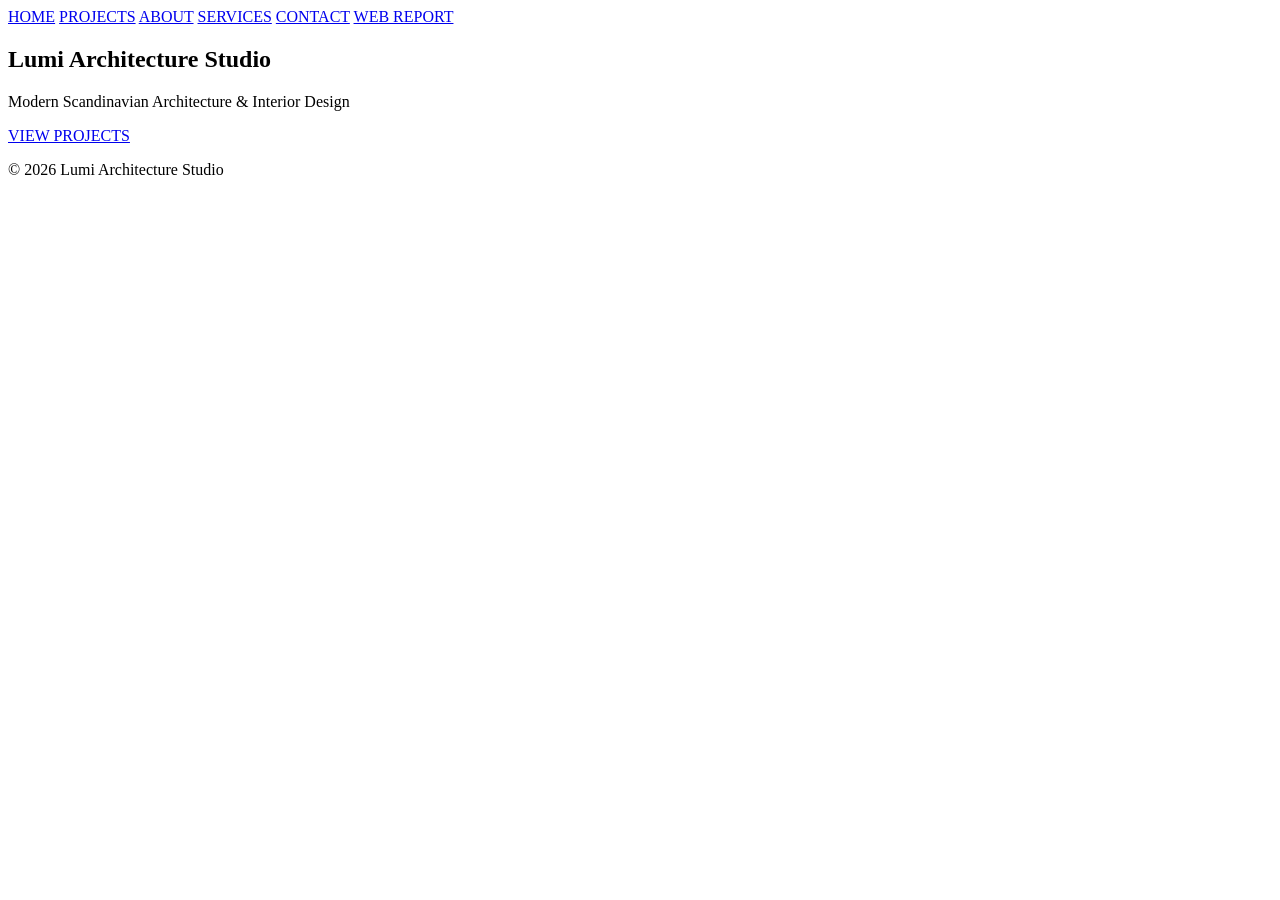
==== index.html @ afea50b8 "Initial project structure" ====
<!DOCTYPE html>
<html lang="en">
<head>
  <meta charset="UTF-8">
  <title>Lumi Architecture Studio</title>
  <link rel="stylesheet" href="css/style.css">
  <link rel="stylesheet" href="css/home.css">
</head>

<body>

<header>
  <nav>
    <a href="index.html">HOME</a>
    <a href="projects.html">PROJECTS</a>
    <a href="about.html">ABOUT</a>
    <a href="services.html">SERVICES</a>
    <a href="contact.html">CONTACT</a>
    <a href="report.html">WEB REPORT</a>
  </nav>
</header>

<section class="hero">
  <h1>Lumi Architecture Studio</h1>
  <p>Modern Scandinavian Architecture & Interior Design</p>
  <a class="cta" href="projects.html">VIEW PROJECTS</a>
</section>

<footer>
  <p>© 2026 Lumi Architecture Studio</p>
</footer>

</body>
</html>
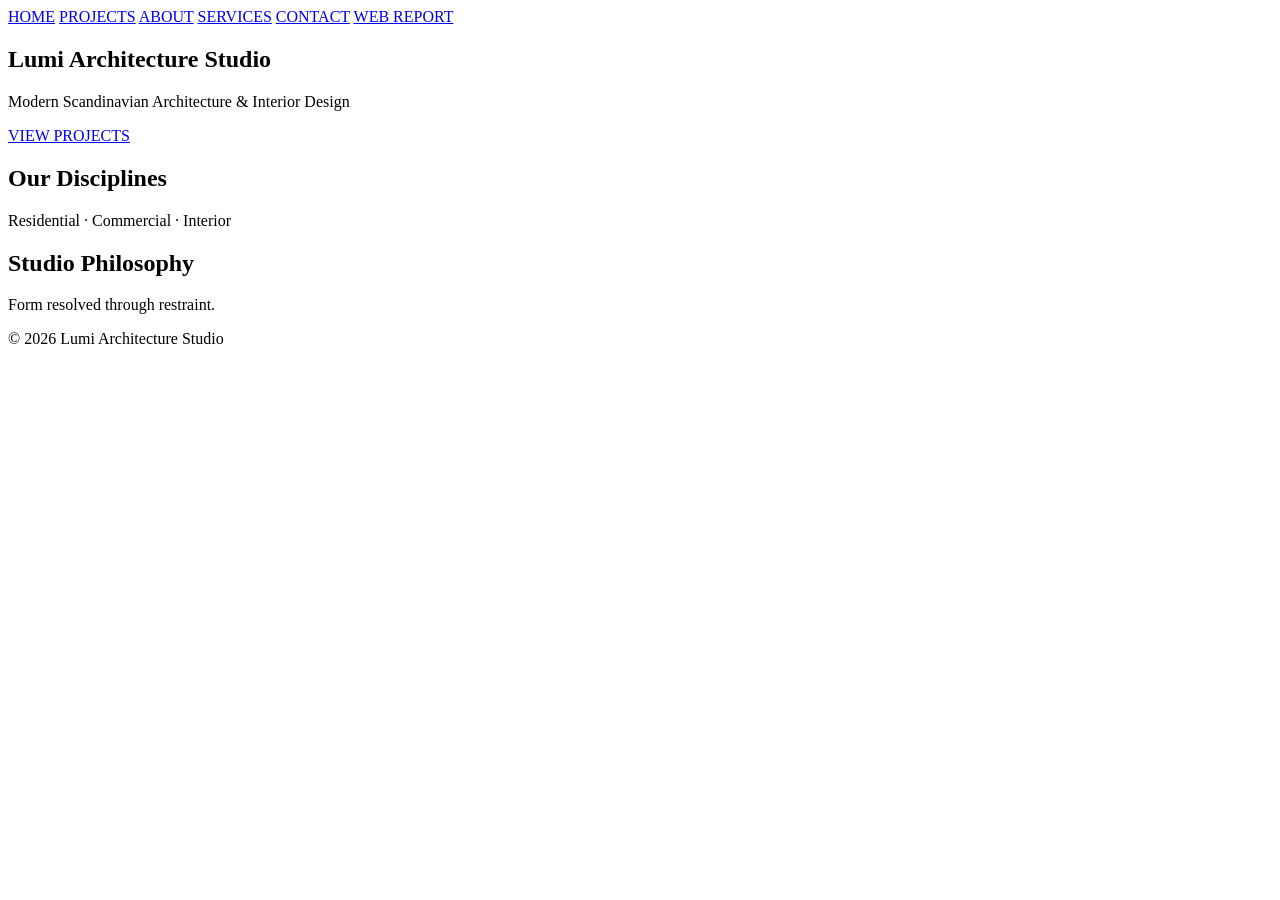
==== commit 67b6776e: "Added initial html files" ====
--- a/index.html
+++ b/index.html
@@ -4,7 +4,6 @@
   <meta charset="UTF-8">
   <title>Lumi Architecture Studio</title>
   <link rel="stylesheet" href="css/style.css">
-  <link rel="stylesheet" href="css/home.css">
 </head>
 
 <body>
@@ -20,11 +19,23 @@
   </nav>
 </header>
 
-<section class="hero">
-  <h1>Lumi Architecture Studio</h1>
-  <p>Modern Scandinavian Architecture & Interior Design</p>
-  <a class="cta" href="projects.html">VIEW PROJECTS</a>
-</section>
+<main>
+  <section>
+    <h1>Lumi Architecture Studio</h1>
+    <p>Modern Scandinavian Architecture & Interior Design</p>
+    <a href="projects.html">VIEW PROJECTS</a>
+  </section>
+
+  <section>
+    <h2>Our Disciplines</h2>
+    <p>Residential · Commercial · Interior</p>
+  </section>
+
+  <section>
+    <h2>Studio Philosophy</h2>
+    <p>Form resolved through restraint.</p>
+  </section>
+</main>
 
 <footer>
   <p>© 2026 Lumi Architecture Studio</p>
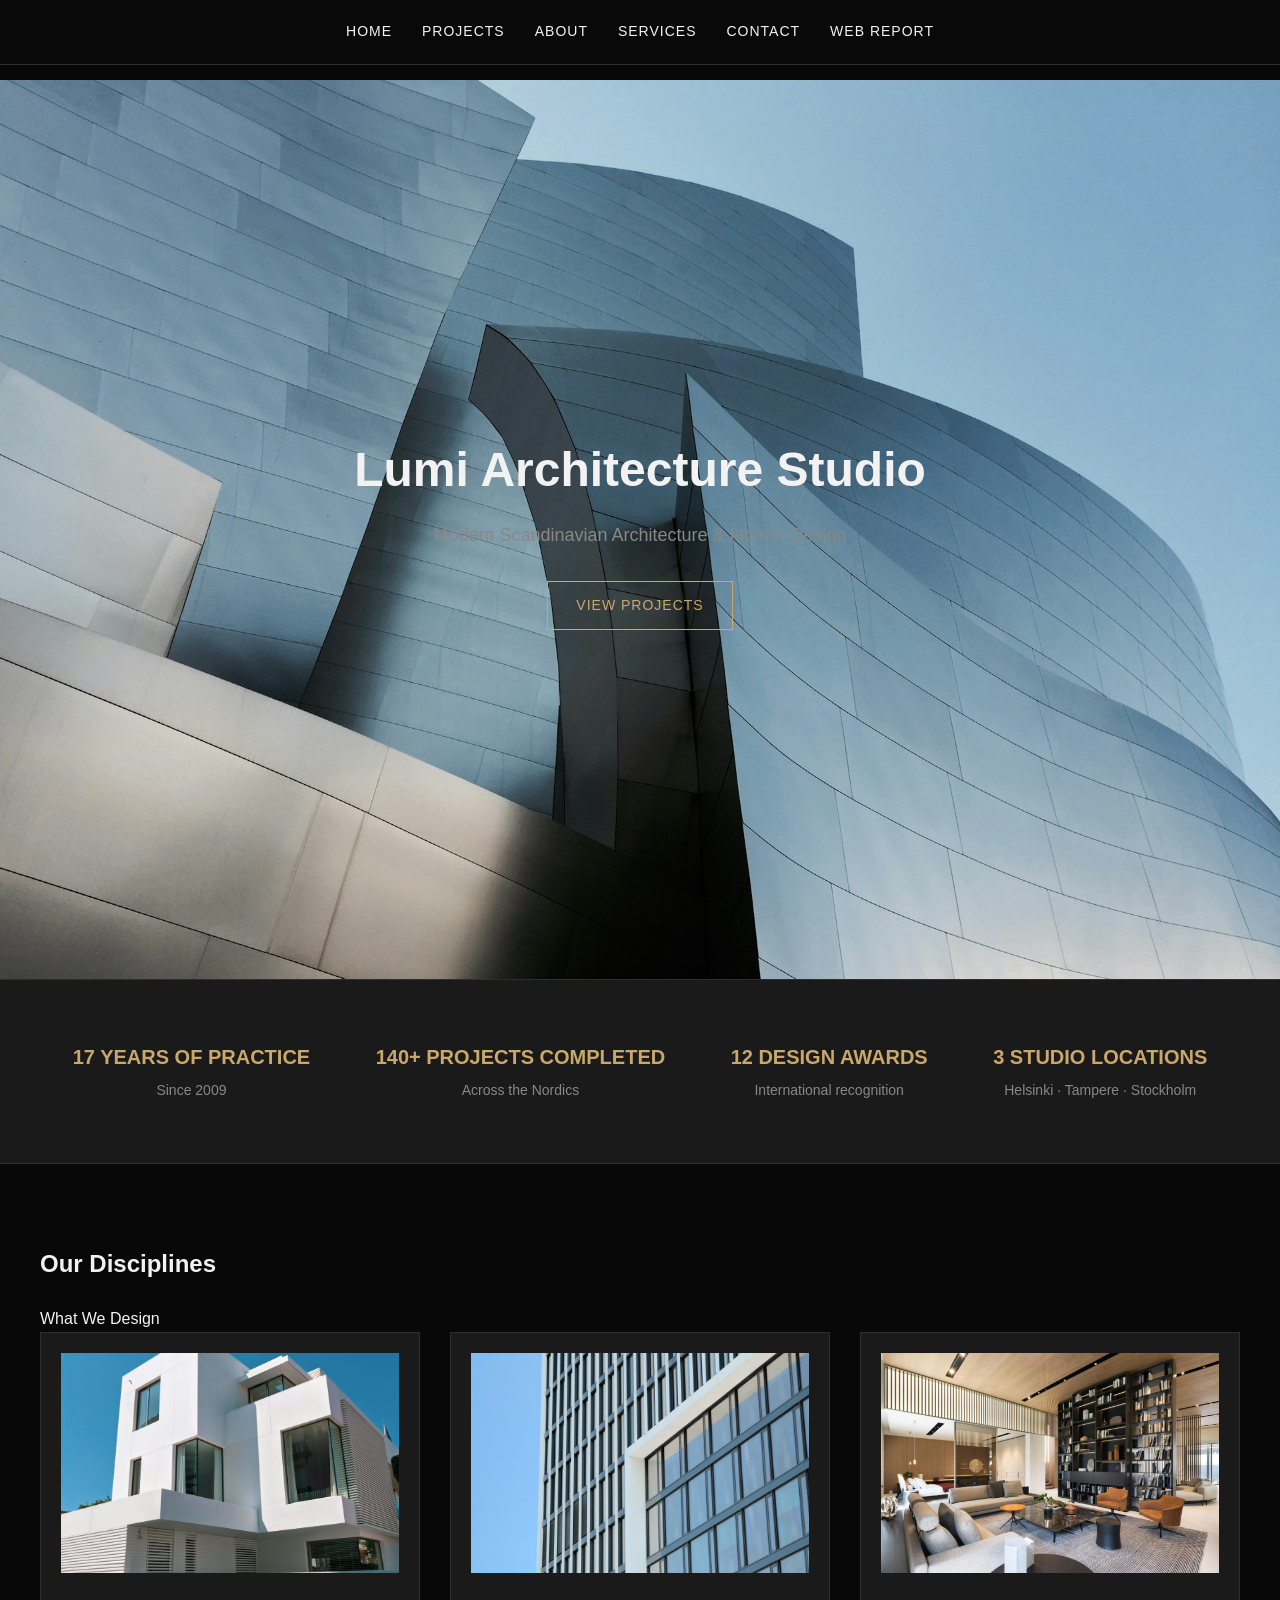
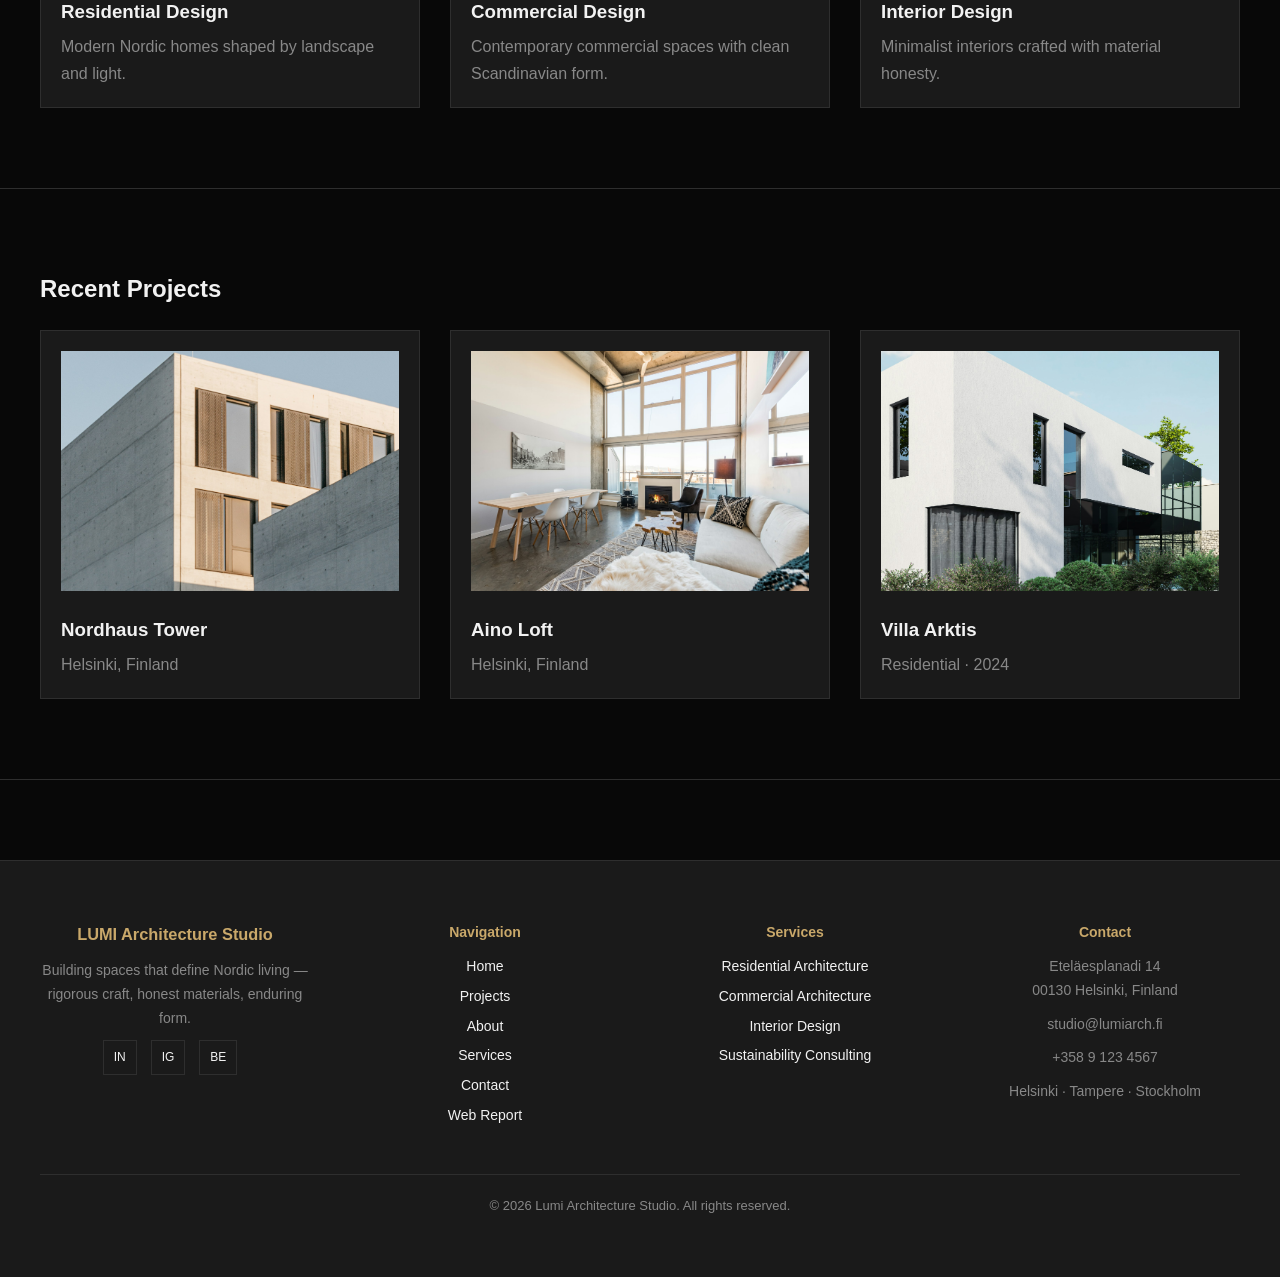
==== commit 3f0b3687: "Updated full website: About, Services, Contact, Web Report, Footer, CSS improvements" ====
--- a/index.html
+++ b/index.html
@@ -3,7 +3,12 @@
 <head>
   <meta charset="UTF-8">
   <title>Lumi Architecture Studio</title>
+
+  <!-- Global styles -->
   <link rel="stylesheet" href="css/style.css">
+
+  <!-- Homepage styles -->
+  <link rel="stylesheet" href="css/home.css">
 </head>
 
 <body>
@@ -19,27 +24,138 @@
   </nav>
 </header>
 
-<main>
-  <section>
-    <h1>Lumi Architecture Studio</h1>
-    <p>Modern Scandinavian Architecture & Interior Design</p>
-    <a href="projects.html">VIEW PROJECTS</a>
-  </section>
+<!-- HERO SECTION -->
+<section class="hero">
+  <h1>Lumi Architecture Studio</h1>
+  <p>Modern Scandinavian Architecture & Interior Design</p>
+  <a class="cta" href="projects.html">VIEW PROJECTS</a>
+</section>
 
-  <section>
-    <h2>Our Disciplines</h2>
-    <p>Residential · Commercial · Interior</p>
-  </section>
+<!-- STATS BAR -->
+<section class="stats">
+  <div>
+    <h3>17 YEARS OF PRACTICE</h3>
+    <p>Since 2009</p>
+  </div>
+  <div>
+    <h3>140+ PROJECTS COMPLETED</h3>
+    <p>Across the Nordics</p>
+  </div>
+  <div>
+    <h3>12 DESIGN AWARDS</h3>
+    <p>International recognition</p>
+  </div>
+  <div>
+    <h3>3 STUDIO LOCATIONS</h3>
+    <p>Helsinki · Tampere · Stockholm</p>
+  </div>
+</section>
 
-  <section>
-    <h2>Studio Philosophy</h2>
-    <p>Form resolved through restraint.</p>
-  </section>
-</main>
+<!-- DISCIPLINES -->
+<section class="disciplines">
+  <h2>Our Disciplines</h2>
+  <p>What We Design</p>
 
-<footer>
-  <p>© 2026 Lumi Architecture Studio</p>
+  <div class="disciplines-grid">
+    <article>
+      <img src="img/Residential.png" alt="Residential Design">
+      <h3>Residential Design</h3>
+      <p>Modern Nordic homes shaped by landscape and light.</p>
+    </article>
+
+    <article>
+      <img src="img/Commercial.png" alt="Commercial Design">
+      <h3>Commercial Design</h3>
+      <p>Contemporary commercial spaces with clean Scandinavian form.</p>
+    </article>
+
+    <article>
+      <img src="img/Interior.png" alt="Interior Design">
+      <h3>Interior Design</h3>
+      <p>Minimalist interiors crafted with material honesty.</p>
+    </article>
+  </div>
+</section>
+
+<!-- FEATURED PROJECTS -->
+<section class="featured">
+  <h2>Recent Projects</h2>
+
+  <div class="featured-grid">
+    <article>
+      <img src="img/Nordhaus.png" alt="Nordhaus Tower">
+      <h3>Nordhaus Tower</h3>
+      <p>Helsinki, Finland</p>
+    </article>
+
+    <article>
+      <img src="img/Aino.png" alt="Aino Loft">
+      <h3>Aino Loft</h3>
+      <p>Helsinki, Finland</p>
+    </article>
+
+    <article>
+      <img src="img/Arktis.png" alt="Villa Arktis">
+      <h3>Villa Arktis</h3>
+      <p>Residential · 2024</p>
+    </article>
+  </div>
+</section>
+
+<footer class="footer">
+
+  <div class="footer-grid">
+
+    <!-- COLUMN 1 -->
+    <div class="footer-col">
+      <h3>LUMI Architecture Studio</h3>
+      <p>
+        Building spaces that define Nordic living — rigorous craft,
+        honest materials, enduring form.
+      </p>
+
+      <div class="footer-social">
+        <span>IN</span>
+        <span>IG</span>
+        <span>BE</span>
+      </div>
+    </div>
+
+    <!-- COLUMN 2 -->
+    <div class="footer-col">
+      <h4>Navigation</h4>
+      <a href="index.html">Home</a>
+      <a href="projects.html">Projects</a>
+      <a href="about.html">About</a>
+      <a href="services.html">Services</a>
+      <a href="contact.html">Contact</a>
+      <a href="report.html">Web Report</a>
+    </div>
+
+    <!-- COLUMN 3 -->
+    <div class="footer-col">
+      <h4>Services</h4>
+      <a href="services.html">Residential Architecture</a>
+      <a href="services.html">Commercial Architecture</a>
+      <a href="services.html">Interior Design</a>
+      <a href="services.html">Sustainability Consulting</a>
+    </div>
+
+    <!-- COLUMN 4 -->
+    <div class="footer-col">
+      <h4>Contact</h4>
+      <p>Eteläesplanadi 14<br>00130 Helsinki, Finland</p>
+      <p>studio@lumiarch.fi</p>
+      <p>+358 9 123 4567</p>
+      <p class="footer-locations">Helsinki · Tampere · Stockholm</p>
+    </div>
+
+  </div>
+
+  <div class="footer-bottom">
+    © 2026 Lumi Architecture Studio. All rights reserved.
+  </div>
+
 </footer>
-
 </body>
 </html>
--- a/css/style.css
+++ b/css/style.css
@@ -0,0 +1,211 @@
+/* ============================
+   GLOBAL RESET
+============================ */
+* {
+  margin: 0;
+  padding: 0;
+  box-sizing: border-box;
+}
+
+/* ============================
+   COLORS (LUMI DESIGN SYSTEM)
+============================ */
+:root {
+  --black: #080808;
+  --charcoal: #1A1A1A;
+  --charcoal-light: #242424;
+  --gold: #C9A86A;
+  --white: #F2F2F2;
+  --muted: #888888;
+  --border: #2E2E2E;
+}
+
+/* ============================
+   GLOBAL STYLES
+============================ */
+body {
+  background-color: var(--black);
+  color: var(--white);
+  font-family: 'Inter', sans-serif;
+  line-height: 1.7;
+  padding-top: 80px; /* space for fixed header */
+}
+
+h1, h2, h3 {
+  font-family: 'Montserrat', sans-serif;
+  margin-bottom: 15px;
+}
+
+a {
+  color: var(--white);
+  text-decoration: none;
+}
+
+a:hover {
+  color: var(--gold);
+}
+
+/* ============================
+   HEADER + NAVIGATION
+============================ */
+header {
+  position: fixed;
+  top: 0;
+  left: 0;
+  width: 100%;
+  background-color: rgba(10, 10, 10, 0.8);
+  border-bottom: 1px solid var(--border);
+  padding: 20px 40px;
+  z-index: 1000;
+}
+
+nav {
+  display: flex;
+  gap: 30px;
+  justify-content: center;
+  font-size: 14px;
+  letter-spacing: 1px;
+}
+
+/* ============================
+   HERO SECTION
+============================ */
+.hero {
+  text-align: center;
+  padding: 120px 20px;
+}
+
+.hero h1 {
+  font-size: 48px;
+  margin-bottom: 10px;
+}
+
+.hero p {
+  font-size: 18px;
+  color: var(--muted);
+  margin-bottom: 30px;
+}
+
+.cta {
+  display: inline-block;
+  padding: 12px 28px;
+  border: 1px solid var(--gold);
+  color: var(--gold);
+  font-size: 14px;
+  letter-spacing: 1px;
+}
+
+.cta:hover {
+  background-color: var(--gold);
+  color: var(--black);
+}
+
+/* ============================
+   SECTIONS
+============================ */
+section {
+  padding: 80px 40px;
+  border-bottom: 1px solid var(--border);
+}
+
+/* ============================
+   FOOTER
+=============================*/
+footer {
+  text-align: center;
+  padding: 40px;
+  color: var(--muted);
+  font-size: 14px;
+}
+
+/* ============================
+   RESPONSIVE BREAKPOINTS
+============================ */
+@media (max-width: 768px) {
+  nav {
+    flex-wrap: wrap;
+    gap: 15px;
+  }
+
+  .hero h1 {
+    font-size: 32px;
+  }
+}
+
+@media (max-width: 480px) {
+  .hero {
+    padding: 80px 20px;
+  }
+
+  .hero h1 {
+    font-size: 28px;
+  }
+}
+
+/* ============================
+   GLOBAL FOOTER
+============================ */
+.footer {
+  background-color: var(--charcoal);
+  padding: 60px 40px;
+  border-top: 1px solid var(--border);
+  margin-top: 80px;
+}
+
+.footer-grid {
+  display: grid;
+  grid-template-columns: repeat(4, 1fr);
+  gap: 40px;
+  margin-bottom: 40px;
+}
+
+.footer-col h3,
+.footer-col h4 {
+  color: var(--gold);
+  margin-bottom: 10px;
+}
+
+.footer-col p {
+  color: var(--muted);
+  margin-bottom: 10px;
+}
+
+.footer-col a {
+  display: block;
+  color: var(--white);
+  margin-bottom: 6px;
+  font-size: 14px;
+}
+
+.footer-col a:hover {
+  color: var(--gold);
+}
+
+.footer-social span {
+  display: inline-block;
+  margin-right: 10px;
+  padding: 6px 10px;
+  border: 1px solid var(--border);
+  font-size: 12px;
+  color: var(--white);
+}
+
+.footer-locations {
+  color: var(--gold);
+  margin-top: 10px;
+}
+
+.footer-bottom {
+  text-align: center;
+  color: var(--muted);
+  font-size: 13px;
+  padding-top: 20px;
+  border-top: 1px solid var(--border);
+}
+
+/* RESPONSIVE FOOTER */
+@media (max-width: 768px) {
+  .footer-grid {
+    grid-template-columns: 1fr;
+  }
+}
--- a/css/home.css
+++ b/css/home.css
@@ -0,0 +1,156 @@
+/* ============================
+   HERO SECTION
+============================ */
+.hero {
+  background-image: url("../img/Hero.png");
+  background-size: cover;
+  background-position: center;
+  background-repeat: no-repeat;
+  height: 100vh;
+
+  display: flex;
+  flex-direction: column;
+  justify-content: center;
+  align-items: center;
+  text-align: center;
+
+  padding: 0 20px;
+}
+
+.hero h1 {
+  font-size: 48px;
+  margin-bottom: 10px;
+}
+
+.hero p {
+  font-size: 18px;
+  color: var(--muted);
+  margin-bottom: 30px;
+}
+
+.hero .cta {
+  padding: 12px 28px;
+  border: 1px solid var(--gold);
+  color: var(--gold);
+  text-transform: uppercase;
+  letter-spacing: 1px;
+}
+
+/* ============================
+   STATS BAR
+============================ */
+.stats {
+  display: flex;
+  justify-content: space-around;
+  padding: 60px 40px;
+  background-color: var(--charcoal);
+  border-bottom: 1px solid var(--border);
+}
+
+.stats div {
+  text-align: center;
+}
+
+.stats h3 {
+  color: var(--gold);
+  font-size: 20px;
+  margin-bottom: 5px;
+}
+
+.stats p {
+  color: var(--muted);
+  font-size: 14px;
+}
+
+/* ============================
+   DISCIPLINES SECTION
+============================ */
+.disciplines {
+  padding: 80px 40px;
+}
+
+.disciplines h2 {
+  margin-bottom: 20px;
+}
+
+.disciplines-grid {
+  display: grid;
+  grid-template-columns: repeat(3, 1fr);
+  gap: 30px;
+}
+
+.disciplines-grid article {
+  background-color: var(--charcoal);
+  padding: 20px;
+  border: 1px solid var(--border);
+}
+
+.disciplines-grid img {
+  width: 100%;
+  height: 220px;
+  object-fit: cover;
+  margin-bottom: 15px;
+}
+
+.disciplines-grid h3 {
+  color: var(--white);
+  margin-bottom: 5px;
+}
+
+.disciplines-grid p {
+  color: var(--muted);
+}
+
+/* ============================
+   FEATURED PROJECTS
+============================ */
+.featured {
+  padding: 80px 40px;
+}
+
+.featured h2 {
+  margin-bottom: 20px;
+}
+
+.featured-grid {
+  display: grid;
+  grid-template-columns: repeat(3, 1fr);
+  gap: 30px;
+}
+
+.featured-grid article {
+  background-color: var(--charcoal);
+  padding: 20px;
+  border: 1px solid var(--border);
+}
+
+.featured-grid img {
+  width: 100%;
+  height: 240px;
+  object-fit: cover;
+  margin-bottom: 15px;
+}
+
+.featured-grid h3 {
+  color: var(--white);
+  margin-bottom: 5px;
+}
+
+.featured-grid p {
+  color: var(--muted);
+}
+
+/* ============================
+   RESPONSIVE
+============================ */
+@media (max-width: 768px) {
+  .disciplines-grid,
+  .featured-grid {
+    grid-template-columns: 1fr;
+  }
+
+  .stats {
+    flex-direction: column;
+    gap: 20px;
+  }
+}
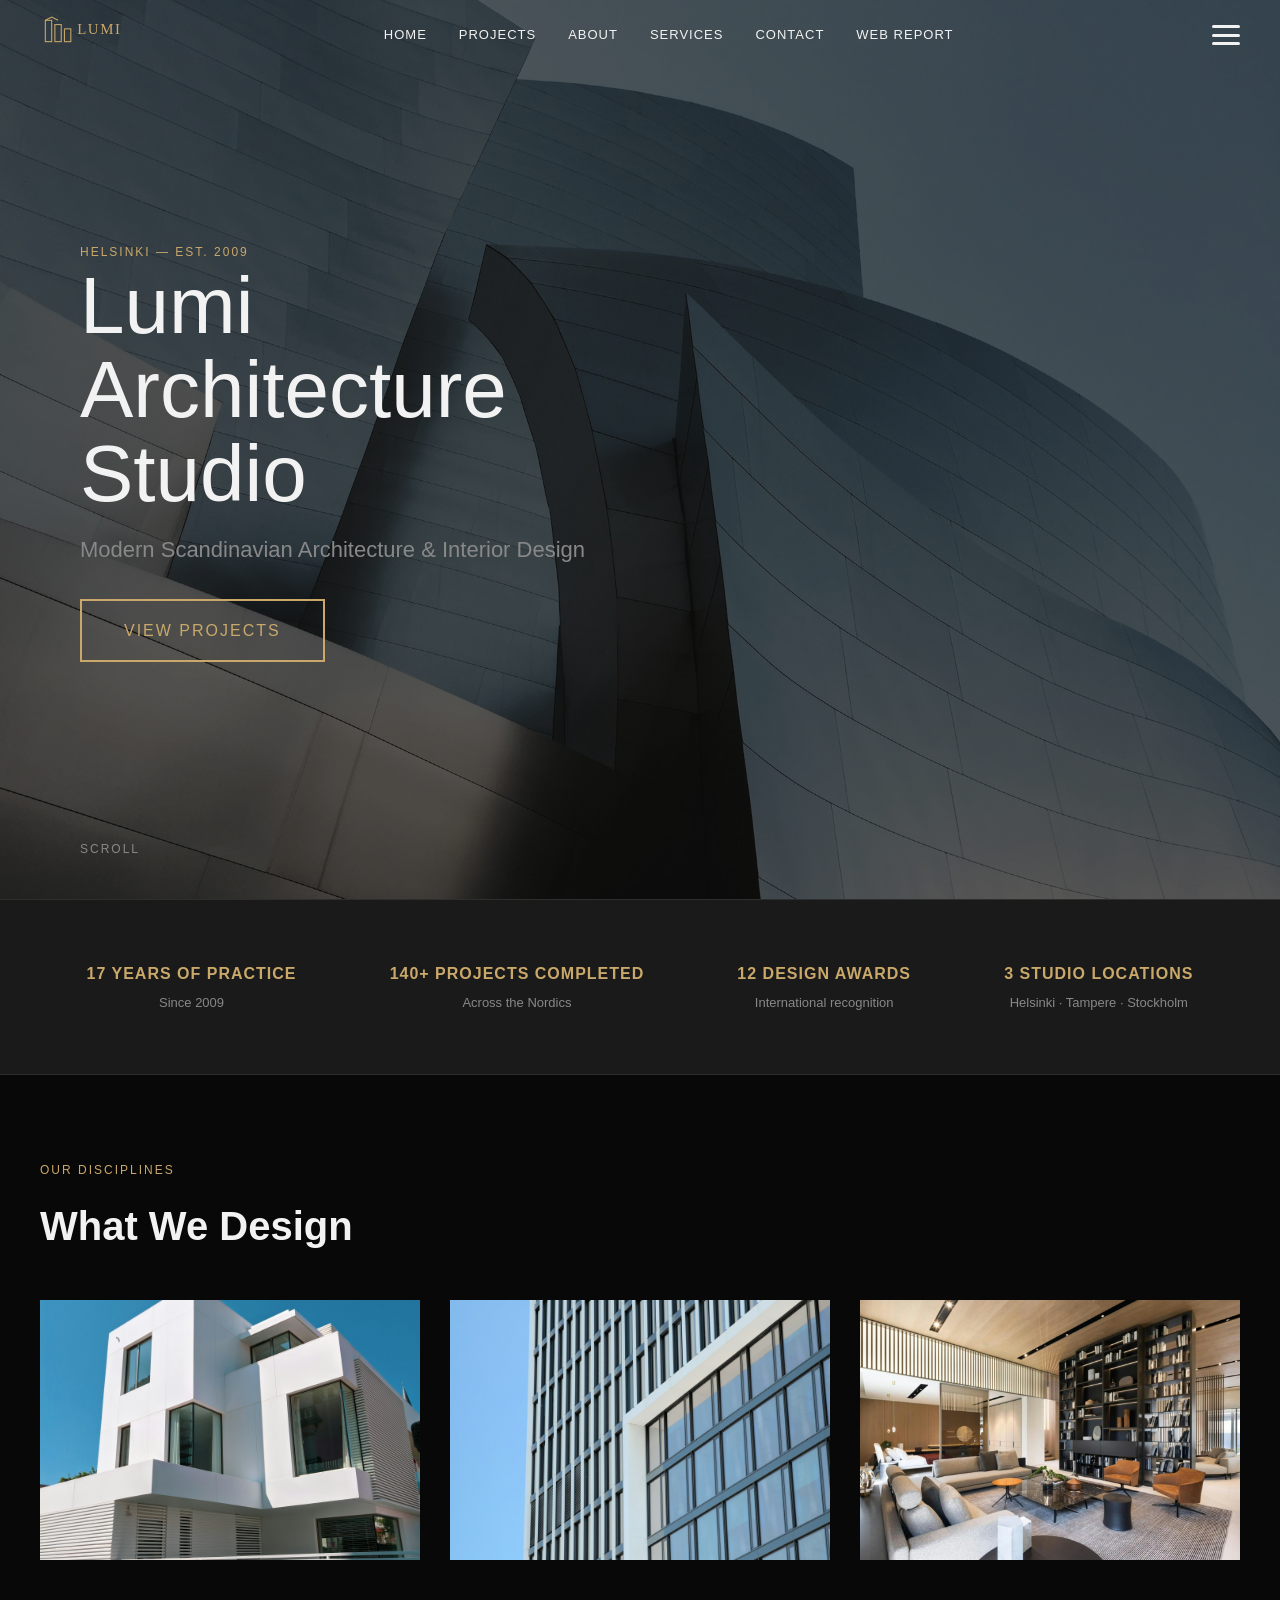
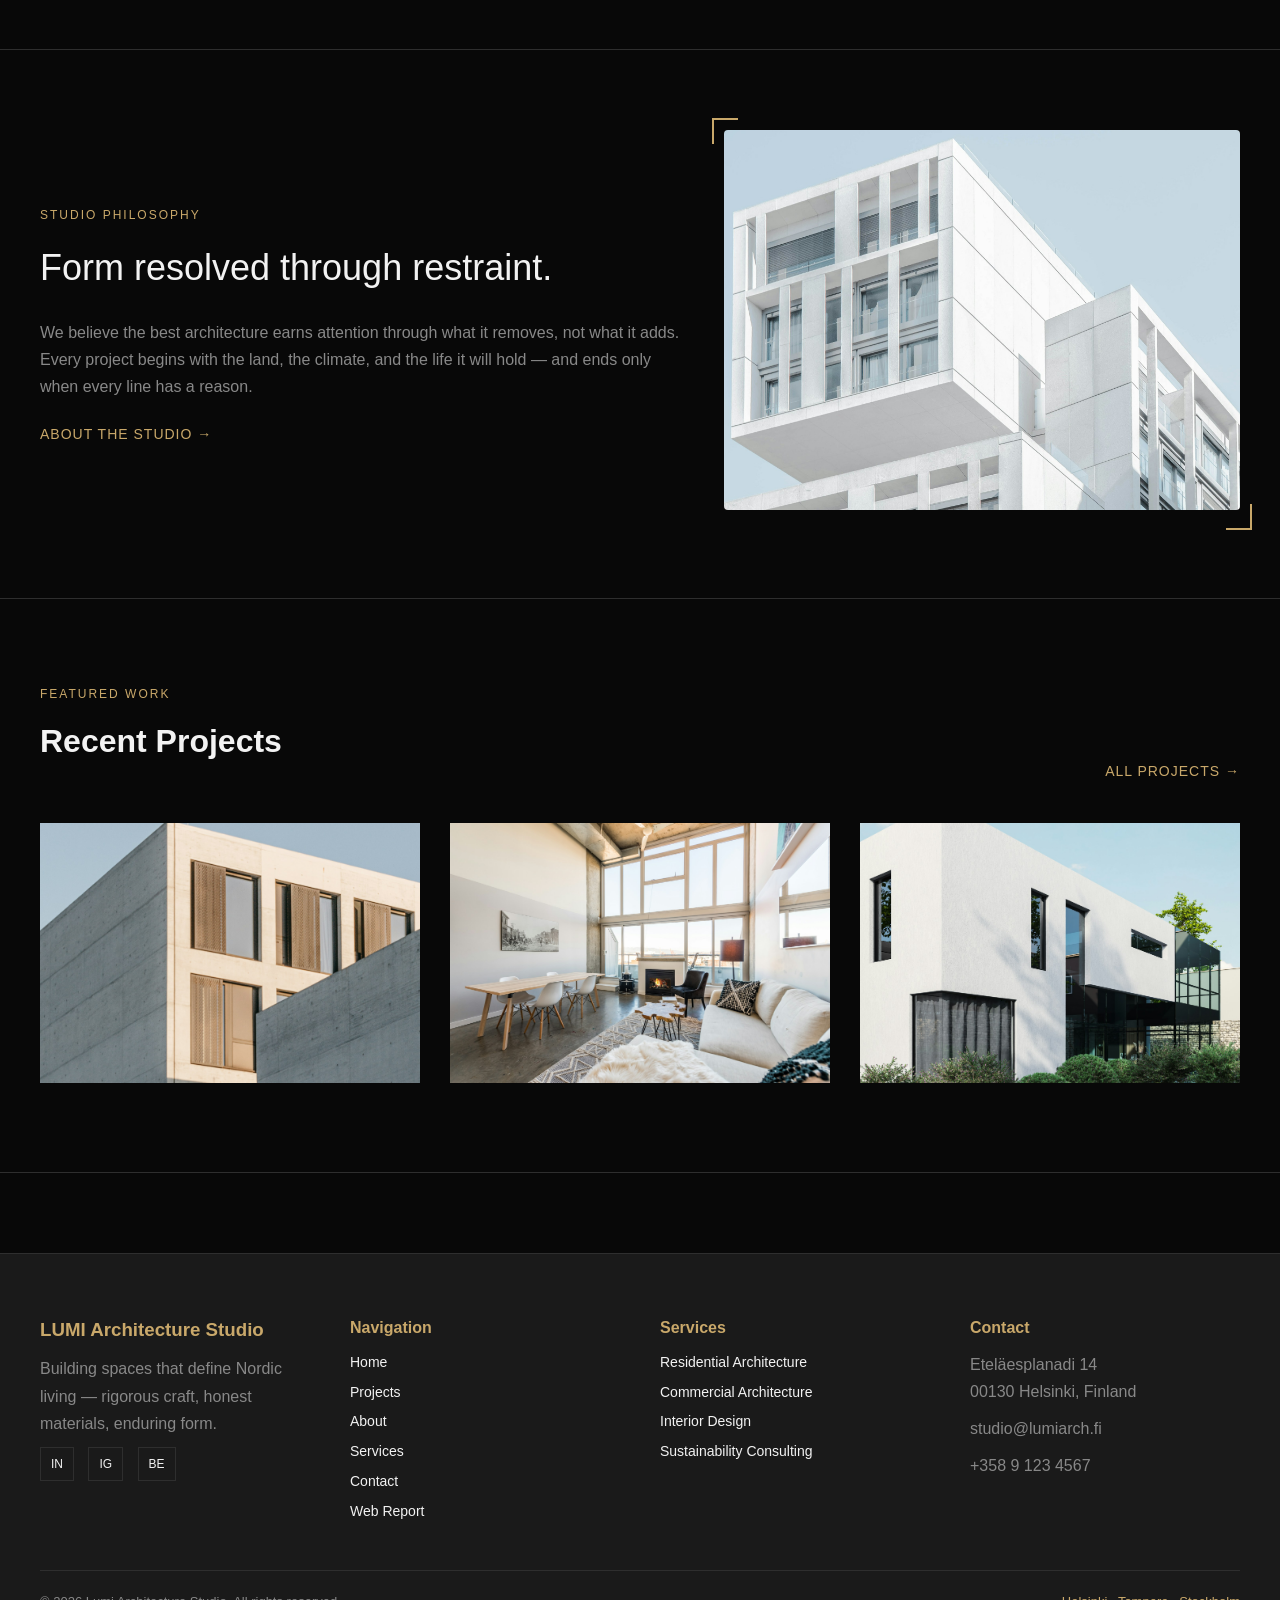
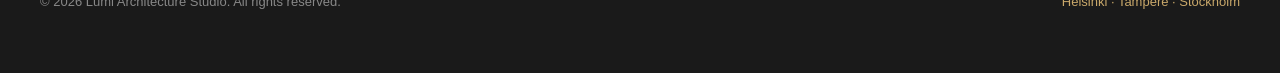
==== commit 423ced5e: "Update homepage: hero redesign, navbar improvements, mobile menu, and styling fixes" ====
--- a/index.html
+++ b/index.html
@@ -13,8 +13,14 @@
 
 <body>
 
-<header>
-  <nav>
+<header class="navbar">
+  <div class="nav-left">
+    <a href="index.html" class="logo">
+      <img src="img/logo.svg" alt="Lumi Architecture Studio Logo">
+    </a>
+  </div>
+
+  <nav class="nav-center">
     <a href="index.html">HOME</a>
     <a href="projects.html">PROJECTS</a>
     <a href="about.html">ABOUT</a>
@@ -22,13 +28,43 @@
     <a href="contact.html">CONTACT</a>
     <a href="report.html">WEB REPORT</a>
   </nav>
+
+  <div class="nav-right">
+    <div class="hamburger" id="hamburger">
+      <span></span><span></span><span></span>
+    </div>
+  </div>
 </header>
+
+<!-- MOBILE MENU -->
+<div class="mobile-menu" id="mobileMenu">
+  <a href="index.html">HOME</a>
+  <a href="projects.html">PROJECTS</a>
+  <a href="about.html">ABOUT</a>
+  <a href="services.html">SERVICES</a>
+  <a href="contact.html">CONTACT</a>
+  <a href="report.html">WEB REPORT</a>
+</div>
 
 <!-- HERO SECTION -->
 <section class="hero">
-  <h1>Lumi Architecture Studio</h1>
-  <p>Modern Scandinavian Architecture & Interior Design</p>
-  <a class="cta" href="projects.html">VIEW PROJECTS</a>
+  <div class="hero-overlay"></div>
+
+  <div class="hero-content">
+    <span class="hero-label">HELSINKI — EST. 2009</span>
+
+    <h1 class="hero-title">
+      <span>Lumi</span>
+      <span>Architecture</span>
+      <span>Studio</span>
+    </h1>
+
+    <p>Modern Scandinavian Architecture & Interior Design</p>
+
+    <a class="cta" href="projects.html">VIEW PROJECTS</a>
+  </div>
+
+  <div class="scroll-indicator">SCROLL</div>
 </section>
 
 <!-- STATS BAR -->
@@ -53,60 +89,94 @@
 
 <!-- DISCIPLINES -->
 <section class="disciplines">
-  <h2>Our Disciplines</h2>
-  <p>What We Design</p>
+  <span class="section-label">OUR DISCIPLINES</span>
+  <h2>What We Design</h2>
 
   <div class="disciplines-grid">
-    <article>
+    <article class="disc-card">
       <img src="img/Residential.png" alt="Residential Design">
-      <h3>Residential Design</h3>
-      <p>Modern Nordic homes shaped by landscape and light.</p>
-    </article>
-
-    <article>
+      <div class="disc-overlay">
+        <h3>Residential Design</h3>
+        <p>Private homes and retreats conceived around the Nordic landscape — elemental materials, considered light.</p>
+      </div>
+    </article>
+
+    <article class="disc-card">
       <img src="img/Commercial.png" alt="Commercial Design">
-      <h3>Commercial Design</h3>
-      <p>Contemporary commercial spaces with clean Scandinavian form.</p>
-    </article>
-
-    <article>
+      <div class="disc-overlay">
+        <h3>Commercial Design</h3>
+        <p>Contemporary commercial spaces with clean Scandinavian form and clear circulation.</p>
+      </div>
+    </article>
+
+    <article class="disc-card">
       <img src="img/Interior.png" alt="Interior Design">
-      <h3>Interior Design</h3>
-      <p>Minimalist interiors crafted with material honesty.</p>
-    </article>
+      <div class="disc-overlay">
+        <h3>Interior Design</h3>
+        <p>Minimalist interiors crafted with material honesty and careful light.</p>
+      </div>
+    </article>
+  </div>
+</section>
+
+<!-- STUDIO PHILOSOPHY -->
+<section class="philosophy">
+  <div class="philosophy-text">
+    <span class="section-label">STUDIO PHILOSOPHY</span>
+    <h2>Form resolved through restraint.</h2>
+    <p>
+      We believe the best architecture earns attention through what it removes, not what it adds.
+      Every project begins with the land, the climate, and the life it will hold — and ends only
+      when every line has a reason.
+    </p>
+    <a href="about.html" class="text-link">ABOUT THE STUDIO →</a>
+  </div>
+
+  <div class="philosophy-image">
+    <img src="img/About.png" alt="Studio Philosophy">
   </div>
 </section>
 
 <!-- FEATURED PROJECTS -->
 <section class="featured">
-  <h2>Recent Projects</h2>
+  <div class="featured-header">
+    <div>
+      <span class="section-label">FEATURED WORK</span>
+      <h2>Recent Projects</h2>
+    </div>
+    <a href="projects.html" class="text-link">ALL PROJECTS →</a>
+  </div>
 
   <div class="featured-grid">
-    <article>
+    <article class="project-card">
       <img src="img/Nordhaus.png" alt="Nordhaus Tower">
-      <h3>Nordhaus Tower</h3>
-      <p>Helsinki, Finland</p>
-    </article>
-
-    <article>
+      <div class="project-overlay">
+        <span class="project-meta">COMMERCIAL · HELSINKI, FINLAND</span>
+        <h3>Nordhaus Tower</h3>
+      </div>
+    </article>
+
+    <article class="project-card">
       <img src="img/Aino.png" alt="Aino Loft">
-      <h3>Aino Loft</h3>
-      <p>Helsinki, Finland</p>
-    </article>
-
-    <article>
+      <div class="project-overlay">
+        <span class="project-meta">INTERIOR · HELSINKI, FINLAND</span>
+        <h3>Aino Loft</h3>
+      </div>
+    </article>
+
+    <article class="project-card">
       <img src="img/Arktis.png" alt="Villa Arktis">
-      <h3>Villa Arktis</h3>
-      <p>Residential · 2024</p>
+      <div class="project-overlay">
+        <span class="project-meta">RESIDENTIAL · 2024</span>
+        <h3>Villa Arktis</h3>
+      </div>
     </article>
   </div>
 </section>
 
 <footer class="footer">
-
   <div class="footer-grid">
 
-    <!-- COLUMN 1 -->
     <div class="footer-col">
       <h3>LUMI Architecture Studio</h3>
       <p>
@@ -121,7 +191,6 @@
       </div>
     </div>
 
-    <!-- COLUMN 2 -->
     <div class="footer-col">
       <h4>Navigation</h4>
       <a href="index.html">Home</a>
@@ -132,7 +201,6 @@
       <a href="report.html">Web Report</a>
     </div>
 
-    <!-- COLUMN 3 -->
     <div class="footer-col">
       <h4>Services</h4>
       <a href="services.html">Residential Architecture</a>
@@ -141,21 +209,22 @@
       <a href="services.html">Sustainability Consulting</a>
     </div>
 
-    <!-- COLUMN 4 -->
     <div class="footer-col">
       <h4>Contact</h4>
       <p>Eteläesplanadi 14<br>00130 Helsinki, Finland</p>
       <p>studio@lumiarch.fi</p>
       <p>+358 9 123 4567</p>
-      <p class="footer-locations">Helsinki · Tampere · Stockholm</p>
     </div>
 
   </div>
 
   <div class="footer-bottom">
-    © 2026 Lumi Architecture Studio. All rights reserved.
-  </div>
-
+    <span>© 2026 Lumi Architecture Studio. All rights reserved.</span>
+    <span class="footer-locations">Helsinki · Tampere · Stockholm</span>
+  </div>
 </footer>
+
+<script src="js/nav.js"></script>
+
 </body>
 </html>
--- a/css/style.css
+++ b/css/style.css
@@ -28,7 +28,7 @@
   color: var(--white);
   font-family: 'Inter', sans-serif;
   line-height: 1.7;
-  padding-top: 80px; /* space for fixed header */
+  padding-top: 0;
 }
 
 h1, h2, h3 {
@@ -46,58 +46,90 @@
 }
 
 /* ============================
-   HEADER + NAVIGATION
-============================ */
-header {
+   NAVBAR
+============================ */
+.navbar {
   position: fixed;
   top: 0;
   left: 0;
   width: 100%;
-  background-color: rgba(10, 10, 10, 0.8);
+  height: 70px;
+  padding: 0 40px;
+  background-color: transparent;
+  display: flex;
+  align-items: center;
+  justify-content: space-between;
+  z-index: 1000;
+  transition: background-color 0.3s ease;
+}
+
+.navbar.solid {
+  background-color: var(--black);
   border-bottom: 1px solid var(--border);
-  padding: 20px 40px;
-  z-index: 1000;
-}
-
-nav {
-  display: flex;
-  gap: 30px;
-  justify-content: center;
-  font-size: 14px;
+}
+
+.nav-left .logo img {
+  height: 32px;
+  width: auto;
+}
+
+.nav-center {
+  display: flex;
+  gap: 32px;
+  font-size: 13px;
   letter-spacing: 1px;
-}
-
-/* ============================
-   HERO SECTION
-============================ */
-.hero {
-  text-align: center;
-  padding: 120px 20px;
-}
-
-.hero h1 {
-  font-size: 48px;
-  margin-bottom: 10px;
-}
-
-.hero p {
-  font-size: 18px;
-  color: var(--muted);
-  margin-bottom: 30px;
-}
-
-.cta {
-  display: inline-block;
-  padding: 12px 28px;
-  border: 1px solid var(--gold);
-  color: var(--gold);
-  font-size: 14px;
-  letter-spacing: 1px;
-}
-
-.cta:hover {
-  background-color: var(--gold);
-  color: var(--black);
+  margin-left: auto;
+  margin-right: auto;
+}
+
+.nav-right {
+  display: flex;
+  align-items: center;
+}
+
+.hamburger {
+  width: 28px;
+  height: 20px;
+  display: flex;
+  flex-direction: column;
+  justify-content: space-between;
+  cursor: pointer;
+}
+
+.hamburger span {
+  height: 3px;
+  background: var(--white);
+  width: 100%;
+  border-radius: 2px;
+}
+
+/* MOBILE MENU */
+.mobile-menu {
+  position: fixed;
+  top: 0;
+  right: -100%;
+  width: 280px;
+  height: 100vh;
+  background: var(--black);
+  padding: 40px;
+  display: flex;
+  flex-direction: column;
+  gap: 20px;
+  transition: right 0.3s ease;
+  z-index: 2000;
+}
+
+.mobile-menu.open {
+  right: 0;
+}
+
+.mobile-menu a {
+  font-size: 20px;
+  color: var(--white);
+}
+
+.mobile-menu a:hover {
+  color: var(--gold);
 }
 
 /* ============================
@@ -108,42 +140,15 @@
   border-bottom: 1px solid var(--border);
 }
 
+.section-label {
+  color: var(--gold);
+  font-size: 12px;
+  letter-spacing: 2px;
+  text-transform: uppercase;
+}
+
 /* ============================
    FOOTER
-=============================*/
-footer {
-  text-align: center;
-  padding: 40px;
-  color: var(--muted);
-  font-size: 14px;
-}
-
-/* ============================
-   RESPONSIVE BREAKPOINTS
-============================ */
-@media (max-width: 768px) {
-  nav {
-    flex-wrap: wrap;
-    gap: 15px;
-  }
-
-  .hero h1 {
-    font-size: 32px;
-  }
-}
-
-@media (max-width: 480px) {
-  .hero {
-    padding: 80px 20px;
-  }
-
-  .hero h1 {
-    font-size: 28px;
-  }
-}
-
-/* ============================
-   GLOBAL FOOTER
 ============================ */
 .footer {
   background-color: var(--charcoal);
@@ -190,21 +195,45 @@
   color: var(--white);
 }
 
-.footer-locations {
-  color: var(--gold);
-  margin-top: 10px;
-}
-
 .footer-bottom {
-  text-align: center;
+  display: flex;
+  justify-content: space-between;
+  align-items: center;
   color: var(--muted);
   font-size: 13px;
   padding-top: 20px;
   border-top: 1px solid var(--border);
 }
 
-/* RESPONSIVE FOOTER */
+.footer-locations {
+  color: var(--gold);
+}
+
+/* ============================
+   RESPONSIVE
+============================ */
+@media (max-width: 900px) {
+  .footer-grid {
+    grid-template-columns: 1fr 1fr;
+  }
+
+  .footer-bottom {
+    flex-direction: column;
+    gap: 8px;
+    text-align: center;
+  }
+}
+
 @media (max-width: 768px) {
+  .nav-center {
+    gap: 16px;
+    font-size: 12px;
+  }
+
+  section {
+    padding: 60px 20px;
+  }
+
   .footer-grid {
     grid-template-columns: 1fr;
   }
--- a/css/home.css
+++ b/css/home.css
@@ -2,38 +2,76 @@
    HERO SECTION
 ============================ */
 .hero {
+  position: relative;
+  height: 100vh;
   background-image: url("../img/Hero.png");
   background-size: cover;
   background-position: center;
-  background-repeat: no-repeat;
-  height: 100vh;
-
+  display: flex;
+  align-items: center;
+  padding-left: 80px;
+  text-align: left;
+  margin-top: 0;
+}
+
+.hero-overlay {
+  position: absolute;
+  inset: 0;
+  background: rgba(18, 18, 18, 0.65);
+}
+
+.hero-content {
+  position: relative;
+  max-width: 600px;
+}
+
+.hero-label {
+  color: var(--gold);
+  font-size: 12px;
+  letter-spacing: 2px;
+  text-transform: uppercase;
+}
+
+.hero-title {
   display: flex;
   flex-direction: column;
-  justify-content: center;
-  align-items: center;
-  text-align: center;
-
-  padding: 0 20px;
-}
-
-.hero h1 {
-  font-size: 48px;
-  margin-bottom: 10px;
+  font-size: 80px;
+  font-weight: 300;
+  line-height: 1.05;
+}
+
+.hero-title span {
+  display: block;
 }
 
 .hero p {
-  font-size: 18px;
+  font-size: 22px;
   color: var(--muted);
   margin-bottom: 30px;
 }
 
-.hero .cta {
-  padding: 12px 28px;
-  border: 1px solid var(--gold);
+.cta {
+  display: inline-block;
+  padding: 16px 42px;
+  border: 2px solid var(--gold);
   color: var(--gold);
+  font-size: 16px;
+  letter-spacing: 2px;
   text-transform: uppercase;
-  letter-spacing: 1px;
+}
+
+.cta:hover {
+  background-color: var(--gold);
+  color: var(--black);
+}
+
+.scroll-indicator {
+  position: absolute;
+  bottom: 40px;
+  left: 80px;
+  color: var(--muted);
+  letter-spacing: 2px;
+  font-size: 12px;
 }
 
 /* ============================
@@ -53,13 +91,14 @@
 
 .stats h3 {
   color: var(--gold);
-  font-size: 20px;
+  font-size: 16px;
+  letter-spacing: 1px;
   margin-bottom: 5px;
 }
 
 .stats p {
   color: var(--muted);
-  font-size: 14px;
+  font-size: 13px;
 }
 
 /* ============================
@@ -70,7 +109,8 @@
 }
 
 .disciplines h2 {
-  margin-bottom: 20px;
+  font-size: 40px;
+  margin: 10px 0 40px;
 }
 
 .disciplines-grid {
@@ -79,26 +119,107 @@
   gap: 30px;
 }
 
-.disciplines-grid article {
-  background-color: var(--charcoal);
+.disc-card {
+  position: relative;
+  overflow: hidden;
+}
+
+.disc-card img {
+  width: 100%;
+  height: 260px;
+  object-fit: cover;
+}
+
+.disc-overlay {
+  position: absolute;
+  inset: 0;
+  background: rgba(20, 20, 20, 0.6);
+  opacity: 0;
+  display: flex;
+  flex-direction: column;
+  justify-content: flex-end;
   padding: 20px;
-  border: 1px solid var(--border);
-}
-
-.disciplines-grid img {
-  width: 100%;
-  height: 220px;
-  object-fit: cover;
-  margin-bottom: 15px;
-}
-
-.disciplines-grid h3 {
+  transition: opacity 0.3s ease;
+}
+
+.disc-overlay h3 {
   color: var(--white);
   margin-bottom: 5px;
 }
 
-.disciplines-grid p {
-  color: var(--muted);
+.disc-overlay p {
+  color: var(--muted);
+  font-size: 14px;
+}
+
+.disc-card:hover .disc-overlay {
+  opacity: 1;
+}
+/* ============================
+   STUDIO PHILOSOPHY
+============================ */
+.philosophy {
+  padding: 80px 40px;
+  display: grid;
+  grid-template-columns: 1fr 0.8fr;
+  gap: 40px;
+  align-items: center;
+}
+
+.philosophy h2 {
+  font-size: 36px;
+  font-weight: 300;
+  margin: 10px 0 20px;
+}
+
+.philosophy p {
+  color: var(--muted);
+  margin-bottom: 20px;
+}
+
+.text-link {
+  color: var(--gold);
+  font-size: 14px;
+  letter-spacing: 1px;
+}
+
+.text-link:hover {
+  color: var(--white);
+}
+
+.philosophy-image {
+  position: relative;
+}
+
+.philosophy-image img {
+  width: 100%;
+  height: 380px;
+  object-fit: cover;
+  border-radius: 4px;
+}
+
+/* Gold corner boxes */
+.philosophy-image::before,
+.philosophy-image::after {
+  content: "";
+  position: absolute;
+  width: 24px;
+  height: 24px;
+  border: 2px solid var(--gold);
+}
+
+.philosophy-image::before {
+  top: -12px;
+  left: -12px;
+  border-right: none;
+  border-bottom: none;
+}
+
+.philosophy-image::after {
+  bottom: -12px;
+  right: -12px;
+  border-left: none;
+  border-top: none;
 }
 
 /* ============================
@@ -108,8 +229,16 @@
   padding: 80px 40px;
 }
 
-.featured h2 {
-  margin-bottom: 20px;
+.featured-header {
+  display: flex;
+  justify-content: space-between;
+  align-items: flex-end;
+  margin-bottom: 40px;
+}
+
+.featured-header h2 {
+  font-size: 32px;
+  margin-top: 8px;
 }
 
 .featured-grid {
@@ -118,32 +247,67 @@
   gap: 30px;
 }
 
-.featured-grid article {
-  background-color: var(--charcoal);
+.project-card {
+  position: relative;
+  overflow: hidden;
+}
+
+.project-card img {
+  width: 100%;
+  height: 260px;
+  object-fit: cover;
+}
+
+.project-overlay {
+  position: absolute;
+  inset: 0;
+  background: rgba(20, 20, 20, 0.6);
+  opacity: 0;
+  display: flex;
+  flex-direction: column;
+  justify-content: flex-end;
   padding: 20px;
-  border: 1px solid var(--border);
-}
-
-.featured-grid img {
-  width: 100%;
-  height: 240px;
-  object-fit: cover;
-  margin-bottom: 15px;
-}
-
-.featured-grid h3 {
+  transition: opacity 0.3s ease;
+}
+
+.project-meta {
+  color: var(--muted);
+  font-size: 12px;
+  margin-bottom: 5px;
+}
+
+.project-overlay h3 {
   color: var(--white);
-  margin-bottom: 5px;
-}
-
-.featured-grid p {
-  color: var(--muted);
+  font-size: 18px;
+}
+
+.project-card:hover .project-overlay {
+  opacity: 1;
 }
 
 /* ============================
    RESPONSIVE
 ============================ */
+@media (max-width: 900px) {
+  .disciplines-grid,
+  .featured-grid {
+    grid-template-columns: 1fr 1fr;
+  }
+
+  .philosophy {
+    grid-template-columns: 1fr;
+  }
+}
+
 @media (max-width: 768px) {
+  .hero {
+    padding-left: 40px;
+  }
+
+  .hero h1 {
+    font-size: 40px;
+  }
+
   .disciplines-grid,
   .featured-grid {
     grid-template-columns: 1fr;
@@ -152,5 +316,16 @@
   .stats {
     flex-direction: column;
     gap: 20px;
-  }
-}
+    text-align: center;
+  }
+}
+
+@media (max-width: 480px) {
+  .hero h1 {
+    font-size: 32px;
+  }
+
+  .hero p {
+    font-size: 16px;
+  }
+}
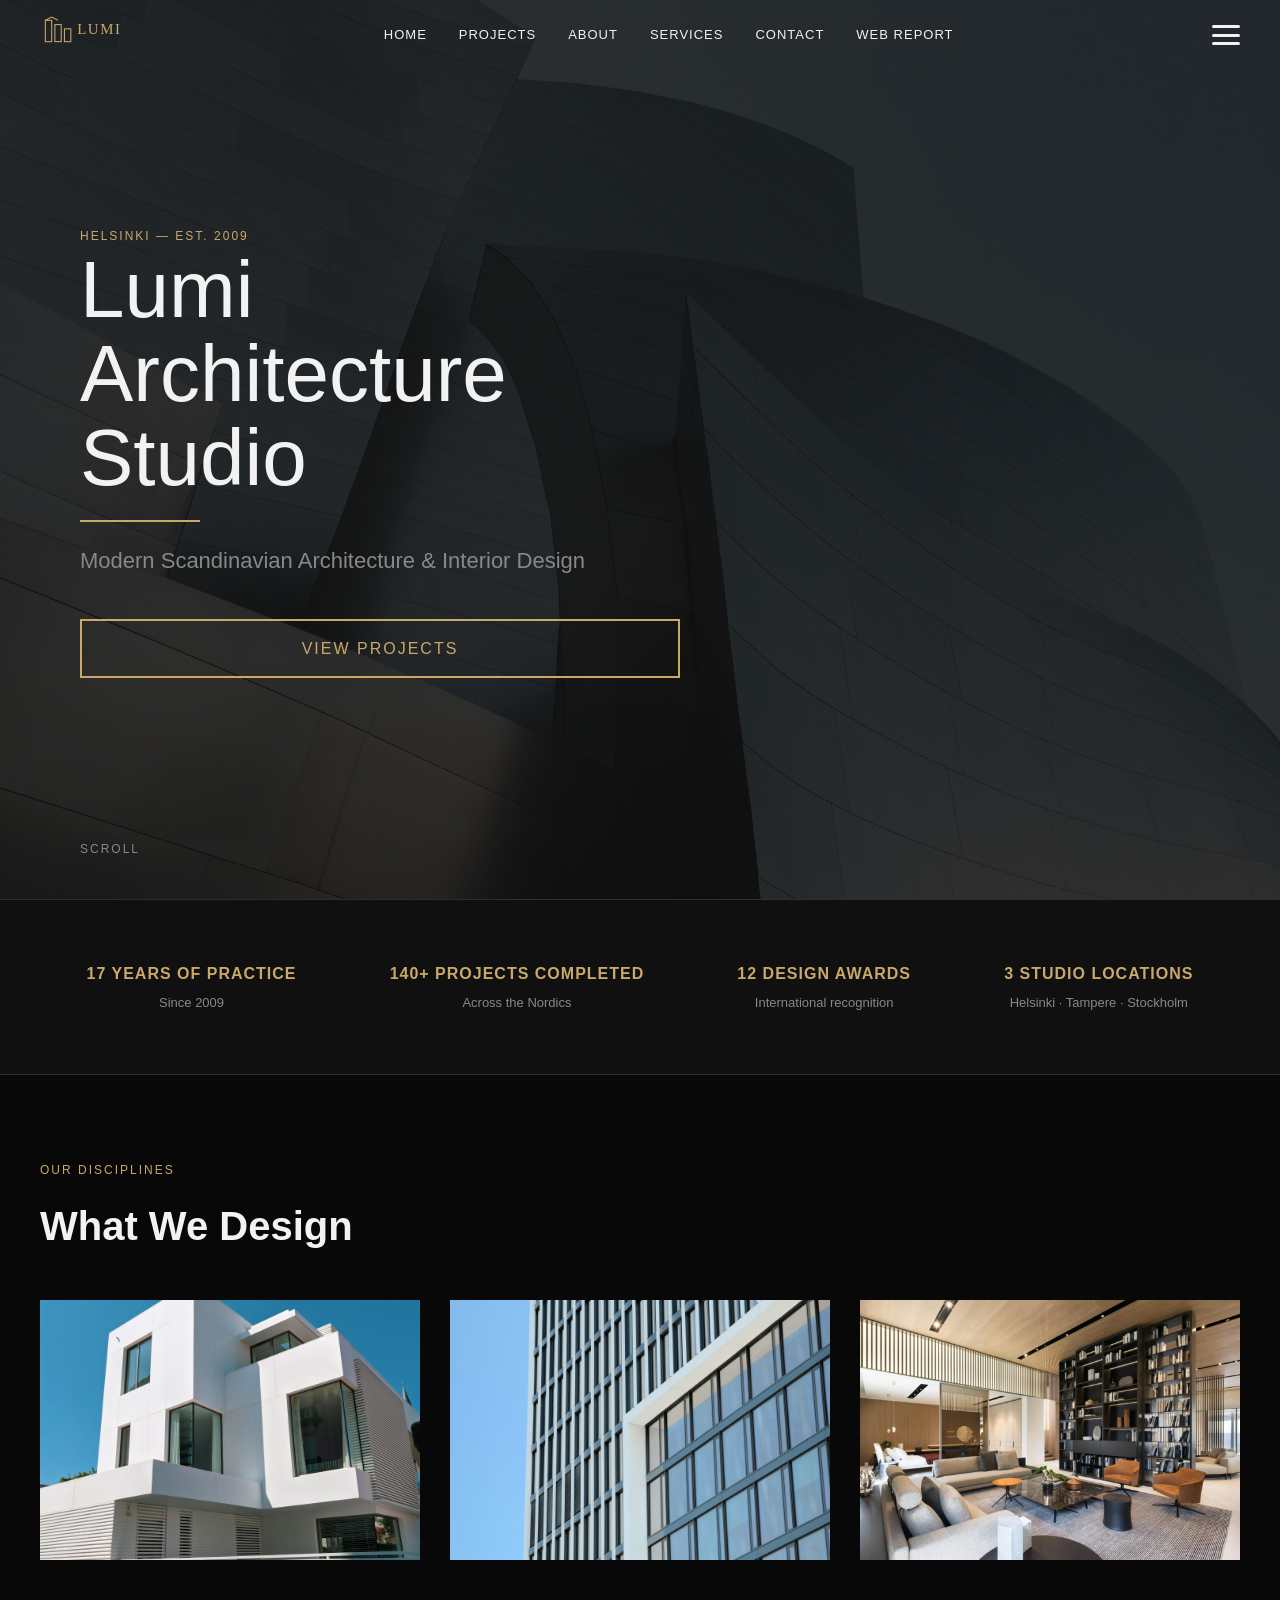
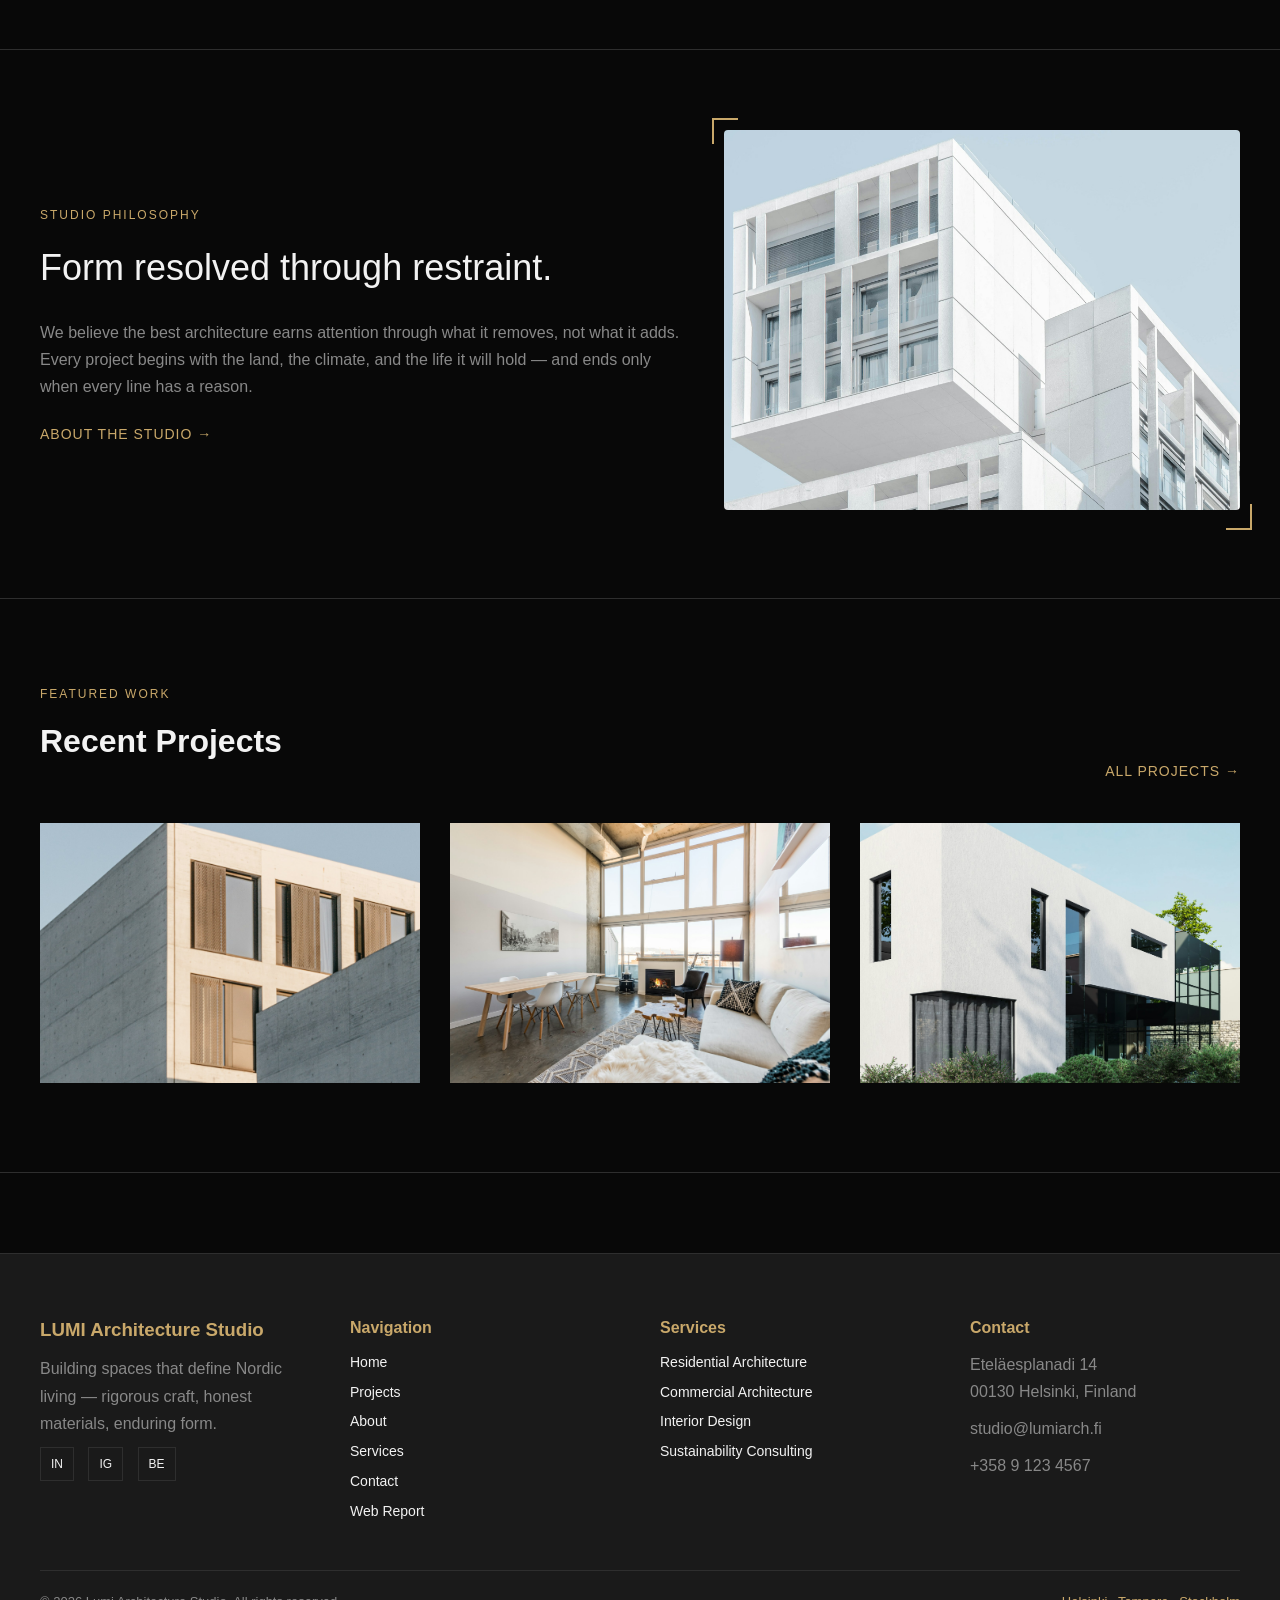
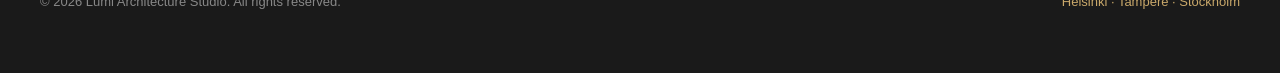
==== commit a96c1789: "Enhance homepage UX: hero fade-in animation, improved typography scale, gold accent line, CTA alignm" ====
--- a/index.html
+++ b/index.html
@@ -58,12 +58,11 @@
       <span>Architecture</span>
       <span>Studio</span>
     </h1>
-
+    <div class="hero-line"></div>
     <p>Modern Scandinavian Architecture & Interior Design</p>
 
     <a class="cta" href="projects.html">VIEW PROJECTS</a>
   </div>
-
   <div class="scroll-indicator">SCROLL</div>
 </section>
 
--- a/css/style.css
+++ b/css/style.css
@@ -101,6 +101,35 @@
   background: var(--white);
   width: 100%;
   border-radius: 2px;
+  transition: all 0.3s ease; /* animation */
+}
+
+/* ANIMATION: hamburger → X */
+.hamburger.active span:nth-child(1) {
+  transform: translateY(8px) rotate(45deg);
+}
+
+.hamburger.active span:nth-child(2) {
+  opacity: 0;
+}
+
+.hamburger.active span:nth-child(3) {
+  transform: translateY(-8px) rotate(-45deg);
+}
+
+/* CLOSE BUTTON (X inside menu) */
+.close-menu {
+  font-size: 32px;
+  color: var(--white);
+  cursor: pointer;
+  position: absolute;
+  top: 20px;
+  right: 20px;
+  line-height: 1;
+}
+
+.close-menu:hover {
+  color: var(--gold);
 }
 
 /* MOBILE MENU */
@@ -147,6 +176,31 @@
   text-transform: uppercase;
 }
 
+/* ULTRA-THIN GOLD SCROLLBAR */
+::-webkit-scrollbar {
+  width: 4px; /* very thin */
+}
+
+::-webkit-scrollbar-track {
+  background: transparent;
+}
+
+::-webkit-scrollbar-thumb {
+  background: var(--muted);
+  border-radius: 10px;
+  transition: all 0.25s ease;
+}
+
+::-webkit-scrollbar-thumb:hover {
+  background: var(--gold);
+  width: 8px; /* expands on hover */
+}
+
+::-webkit-scrollbar-thumb:active {
+  background: var(--gold);
+  width: 10px; /* pops when used */
+}
+
 /* ============================
    FOOTER
 ============================ */
@@ -212,6 +266,27 @@
 /* ============================
    RESPONSIVE
 ============================ */
+/* Hide nav-center on mobile */
+@media (max-width: 900px) {
+  .nav-center {
+    display: none;
+  }
+}
+
+/* Show hamburger only on mobile */
+@media (max-width: 900px) {
+  .hamburger {
+    display: flex;
+  }
+}
+
+/* On desktop, hide mobile menu */
+@media (min-width: 901px) {
+  .mobile-menu {
+    display: none;
+  }
+}
+
 @media (max-width: 900px) {
   .footer-grid {
     grid-template-columns: 1fr 1fr;
--- a/css/home.css
+++ b/css/home.css
@@ -9,20 +9,20 @@
   background-position: center;
   display: flex;
   align-items: center;
-  padding-left: 80px;
-  text-align: left;
   margin-top: 0;
+  padding-left: 80px; /* keep hero text left aligned */
 }
 
 .hero-overlay {
   position: absolute;
   inset: 0;
-  background: rgba(18, 18, 18, 0.65);
+  background: rgba(18, 18, 18, 0.85);
 }
 
 .hero-content {
   position: relative;
   max-width: 600px;
+  text-align: left; /* keep text left aligned */
 }
 
 .hero-label {
@@ -40,6 +40,13 @@
   line-height: 1.05;
 }
 
+.hero-line {
+  width: 120px;
+  height: 2px;
+  background: var(--gold);
+  margin: 20px 0;
+}
+
 .hero-title span {
   display: block;
 }
@@ -47,17 +54,35 @@
 .hero p {
   font-size: 22px;
   color: var(--muted);
-  margin-bottom: 30px;
-}
-
+  margin-bottom: 40px;
+}
+
+/* HERO FADE-IN */
+.hero-content {
+  opacity: 0;
+  transform: translateY(20px);
+  animation: heroFade 1.2s ease-out forwards;
+}
+
+@keyframes heroFade {
+  to {
+    opacity: 1;
+    transform: translateY(0);
+  }
+}
+
+/* PERFECT FIGMA CTA BUTTON */
 .cta {
-  display: inline-block;
-  padding: 16px 42px;
+  display: block;
+  margin: 0 auto; /* center CTA only */
+  padding: 14px 40px;
+  width: 600px; /* long rectangle */
   border: 2px solid var(--gold);
   color: var(--gold);
   font-size: 16px;
   letter-spacing: 2px;
   text-transform: uppercase;
+  text-align: center;
 }
 
 .cta:hover {
@@ -65,10 +90,11 @@
   color: var(--black);
 }
 
+/* SCROLL */
 .scroll-indicator {
   position: absolute;
   bottom: 40px;
-  left: 80px;
+  left: 80px; /* same as hero padding */
   color: var(--muted);
   letter-spacing: 2px;
   font-size: 12px;
@@ -81,7 +107,7 @@
   display: flex;
   justify-content: space-around;
   padding: 60px 40px;
-  background-color: var(--charcoal);
+  background-color: rgba(18, 18, 18, 0.85);
   border-bottom: 1px solid var(--border);
 }
 
@@ -155,6 +181,7 @@
 .disc-card:hover .disc-overlay {
   opacity: 1;
 }
+
 /* ============================
    STUDIO PHILOSOPHY
 ============================ */
@@ -300,12 +327,12 @@
 }
 
 @media (max-width: 768px) {
-  .hero {
-    padding-left: 40px;
-  }
-
-  .hero h1 {
-    font-size: 40px;
+  .hero-title {
+    font-size: 50px;
+  }
+
+  .cta {
+    width: 240px;
   }
 
   .disciplines-grid,
@@ -321,8 +348,8 @@
 }
 
 @media (max-width: 480px) {
-  .hero h1 {
-    font-size: 32px;
+  .hero-title {
+    font-size: 38px;
   }
 
   .hero p {
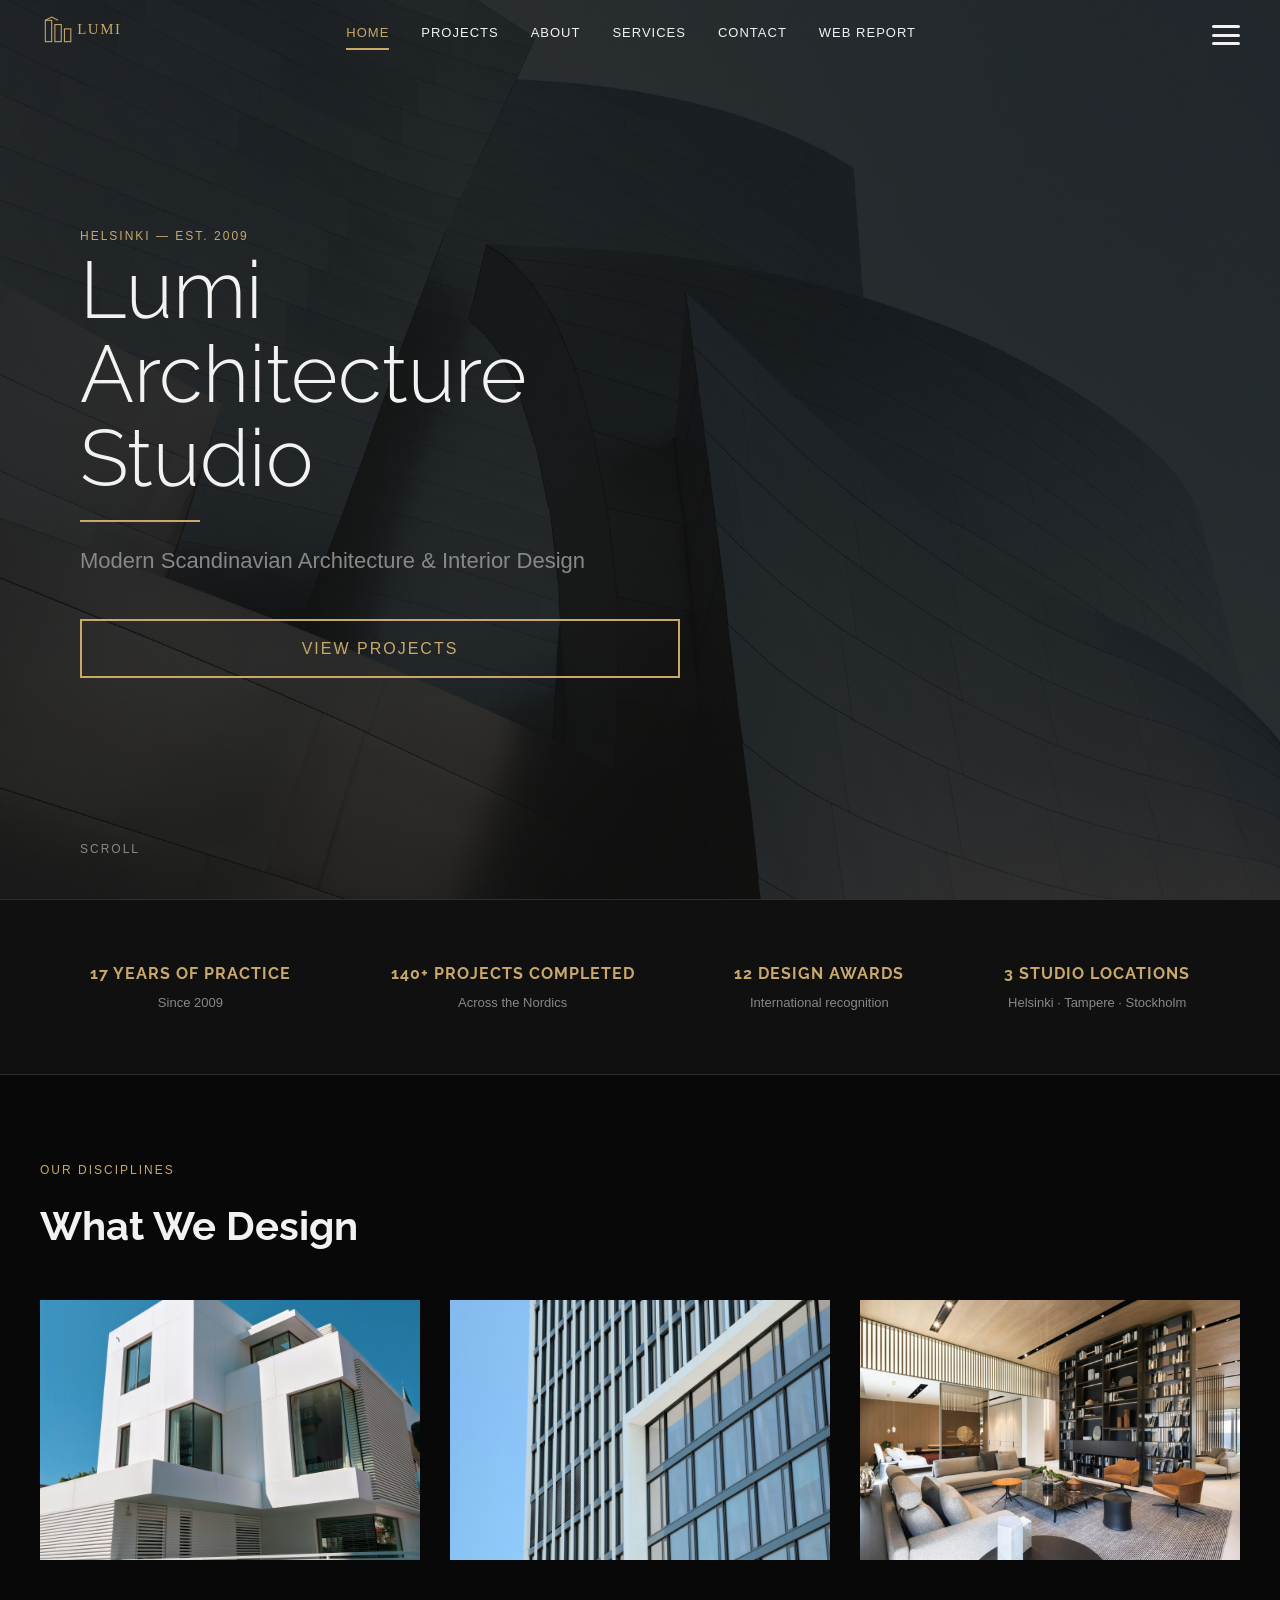
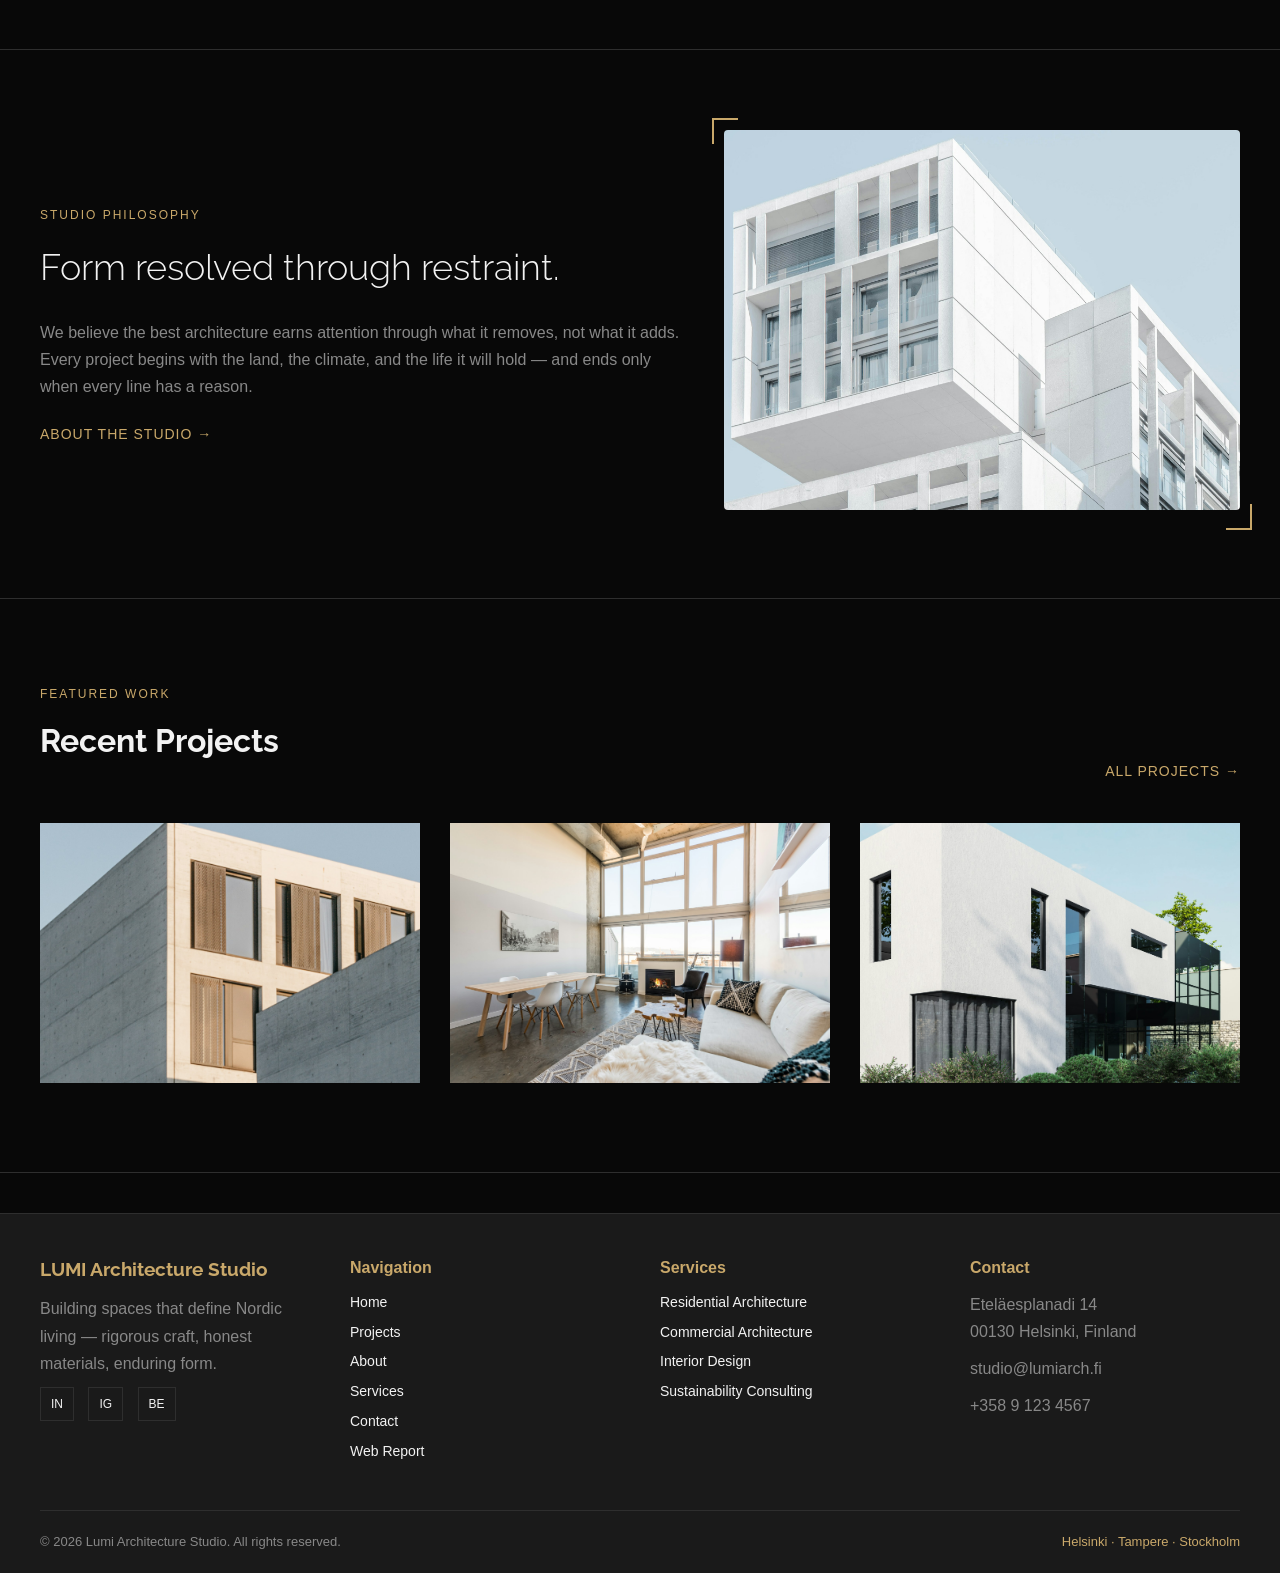
==== commit 80794309: "added activelink under navbar, refactored and made clean media queeries, added diamond svg for about" ====
--- a/index.html
+++ b/index.html
@@ -2,6 +2,7 @@
 <html lang="en">
 <head>
   <meta charset="UTF-8">
+  <meta name="viewport" content="width=device-width, initial-scale=1.0">
   <title>Lumi Architecture Studio</title>
 
   <!-- Global styles -->
@@ -21,7 +22,7 @@
   </div>
 
   <nav class="nav-center">
-    <a href="index.html">HOME</a>
+    <a href="index.html" class="nav-link">HOME</a>
     <a href="projects.html">PROJECTS</a>
     <a href="about.html">ABOUT</a>
     <a href="services.html">SERVICES</a>
@@ -38,6 +39,8 @@
 
 <!-- MOBILE MENU -->
 <div class="mobile-menu" id="mobileMenu">
+  <div class="close-menu" id="closeMenu">×</div>
+
   <a href="index.html">HOME</a>
   <a href="projects.html">PROJECTS</a>
   <a href="about.html">ABOUT</a>
--- a/css/style.css
+++ b/css/style.css
@@ -1,3 +1,5 @@
+@import url('https://fonts.googleapis.com/css2?family=Raleway:wght@300;400;500;600;700&display=swap');
+
 /* ============================
    GLOBAL RESET
 ============================ */
@@ -18,6 +20,7 @@
   --white: #F2F2F2;
   --muted: #888888;
   --border: #2E2E2E;
+  --error: #ca2121;
 }
 
 /* ============================
@@ -32,7 +35,7 @@
 }
 
 h1, h2, h3 {
-  font-family: 'Montserrat', sans-serif;
+  font-family: 'Raleway', sans-serif;
   margin-bottom: 15px;
 }
 
@@ -86,6 +89,28 @@
   display: flex;
   align-items: center;
 }
+
+.nav-link {
+  position: relative;
+  color: var(--white);
+  padding-bottom: 4px;
+}
+
+.nav-link.active {
+  color: var(--gold);
+}
+
+.nav-link.active::after {
+  content: "";
+  position: absolute;
+  left: 0;
+  bottom: -2px;
+  width: 100%;
+  height: 2px;
+  background: var(--gold);
+}
+
+
 
 .hamburger {
   width: 28px;
@@ -206,9 +231,9 @@
 ============================ */
 .footer {
   background-color: var(--charcoal);
-  padding: 60px 40px;
+  padding: 40px 40px 20px;
   border-top: 1px solid var(--border);
-  margin-top: 80px;
+  margin-top: 40px;
 }
 
 .footer-grid {
@@ -264,32 +289,30 @@
 }
 
 /* ============================
-   RESPONSIVE
-============================ */
-/* Hide nav-center on mobile */
+   GLOBAL RESPONSIVE SYSTEM
+============================ */
+
+/* ===== Tablet (≤ 900px) ===== */
 @media (max-width: 900px) {
+
+  /* NAVIGATION */
   .nav-center {
     display: none;
   }
-}
-
-/* Show hamburger only on mobile */
-@media (max-width: 900px) {
+
   .hamburger {
     display: flex;
   }
-}
-
-/* On desktop, hide mobile menu */
-@media (min-width: 901px) {
-  .mobile-menu {
-    display: none;
-  }
-}
-
-@media (max-width: 900px) {
+
+  /* GLOBAL SPACING */
+  section {
+    padding: 60px 20px;
+  }
+
+  /* FOOTER */
   .footer-grid {
     grid-template-columns: 1fr 1fr;
+    gap: 20px;
   }
 
   .footer-bottom {
@@ -297,19 +320,70 @@
     gap: 8px;
     text-align: center;
   }
-}
-
-@media (max-width: 768px) {
+
+  /* GLOBAL TYPE */
+  h1, .report-title, .sitemap-title, .tab-title, .wireframe-title {
+    font-size: 32px;
+  }
+
+  h2 {
+    font-size: 26px;
+  }
+
+  h3 {
+    font-size: 20px;
+  }
+
+  p, li {
+    font-size: 14px;
+    line-height: 1.6;
+  }
+}
+
+/* ===== Mobile (≤ 600px) ===== */
+@media (max-width: 600px) {
+
+  /* NAVIGATION */
   .nav-center {
-    gap: 16px;
-    font-size: 12px;
-  }
-
+    display: none;
+  }
+
+  .hamburger {
+    display: flex;
+  }
+
+  /* GLOBAL SPACING */
   section {
-    padding: 60px 20px;
-  }
-
+    padding: 50px 16px;
+  }
+
+  /* FOOTER */
   .footer-grid {
     grid-template-columns: 1fr;
-  }
-}
+    gap: 20px;
+  }
+
+  .footer-bottom {
+    flex-direction: column;
+    gap: 10px;
+    text-align: center;
+  }
+
+  /* GLOBAL TYPE */
+  h1, .report-title, .sitemap-title, .tab-title, .wireframe-title {
+    font-size: 26px;
+  }
+
+  h2 {
+    font-size: 22px;
+  }
+
+  h3 {
+    font-size: 18px;
+  }
+
+  p, li {
+    font-size: 13px;
+    line-height: 1.6;
+  }
+}
--- a/css/home.css
+++ b/css/home.css
@@ -313,46 +313,120 @@
 }
 
 /* ============================
-   RESPONSIVE
-============================ */
+   HOME PAGE — RESPONSIVE
+=========================== */
+
+/* ===== Tablet (≤ 900px) ===== */
 @media (max-width: 900px) {
-  .disciplines-grid,
-  .featured-grid {
-    grid-template-columns: 1fr 1fr;
-  }
-
-  .philosophy {
-    grid-template-columns: 1fr;
-  }
-}
-
-@media (max-width: 768px) {
+
+  /* HERO */
+  .hero {
+    padding-left: 40px;
+    height: 80vh;
+  }
+
   .hero-title {
-    font-size: 50px;
+    font-size: 48px;
+  }
+
+  .hero p {
+    font-size: 18px;
+    max-width: 90%;
   }
 
   .cta {
     width: 240px;
-  }
-
-  .disciplines-grid,
-  .featured-grid {
-    grid-template-columns: 1fr;
-  }
-
+    padding: 12px 20px;
+  }
+
+  /* STATS */
   .stats {
     flex-direction: column;
     gap: 20px;
     text-align: center;
-  }
-}
-
-@media (max-width: 480px) {
+    padding: 40px 20px;
+  }
+
+  /* DISCIPLINES GRID */
+  .disciplines-grid {
+    grid-template-columns: 1fr 1fr;
+    gap: 20px;
+  }
+
+  /* PHILOSOPHY SECTION */
+  .philosophy {
+    grid-template-columns: 1fr;
+    gap: 20px;
+  }
+
+  .philosophy-image img {
+    width: 100%;
+    height: auto;
+  }
+
+  /* FEATURED PROJECTS */
+  .featured-grid {
+    grid-template-columns: 1fr 1fr;
+    gap: 20px;
+  }
+}
+
+/* ===== Mobile (≤ 600px) ===== */
+@media (max-width: 600px) {
+
+  /* HERO */
+  .hero {
+    padding-left: 20px;
+    height: auto;
+    padding-top: 120px;
+    padding-bottom: 80px;
+  }
+
   .hero-title {
-    font-size: 38px;
+    font-size: 36px;
   }
 
   .hero p {
     font-size: 16px;
-  }
-}
+    max-width: 100%;
+  }
+
+  .cta {
+    width: 200px;
+    padding: 10px 18px;
+    font-size: 12px;
+  }
+
+  /* STATS */
+  .stats {
+    flex-direction: column;
+    gap: 16px;
+    padding: 30px 10px;
+  }
+
+  /* DISCIPLINES GRID */
+  .disciplines-grid {
+    grid-template-columns: 1fr;
+    gap: 16px;
+  }
+
+  /* FEATURED PROJECTS */
+  .featured-grid {
+    grid-template-columns: 1fr;
+    gap: 16px;
+  }
+
+  /* PHILOSOPHY */
+  .philosophy {
+    grid-template-columns: 1fr;
+    gap: 16px;
+  }
+
+  .philosophy h2 {
+    font-size: 24px;
+  }
+
+  .philosophy p {
+    font-size: 14px;
+  }
+}
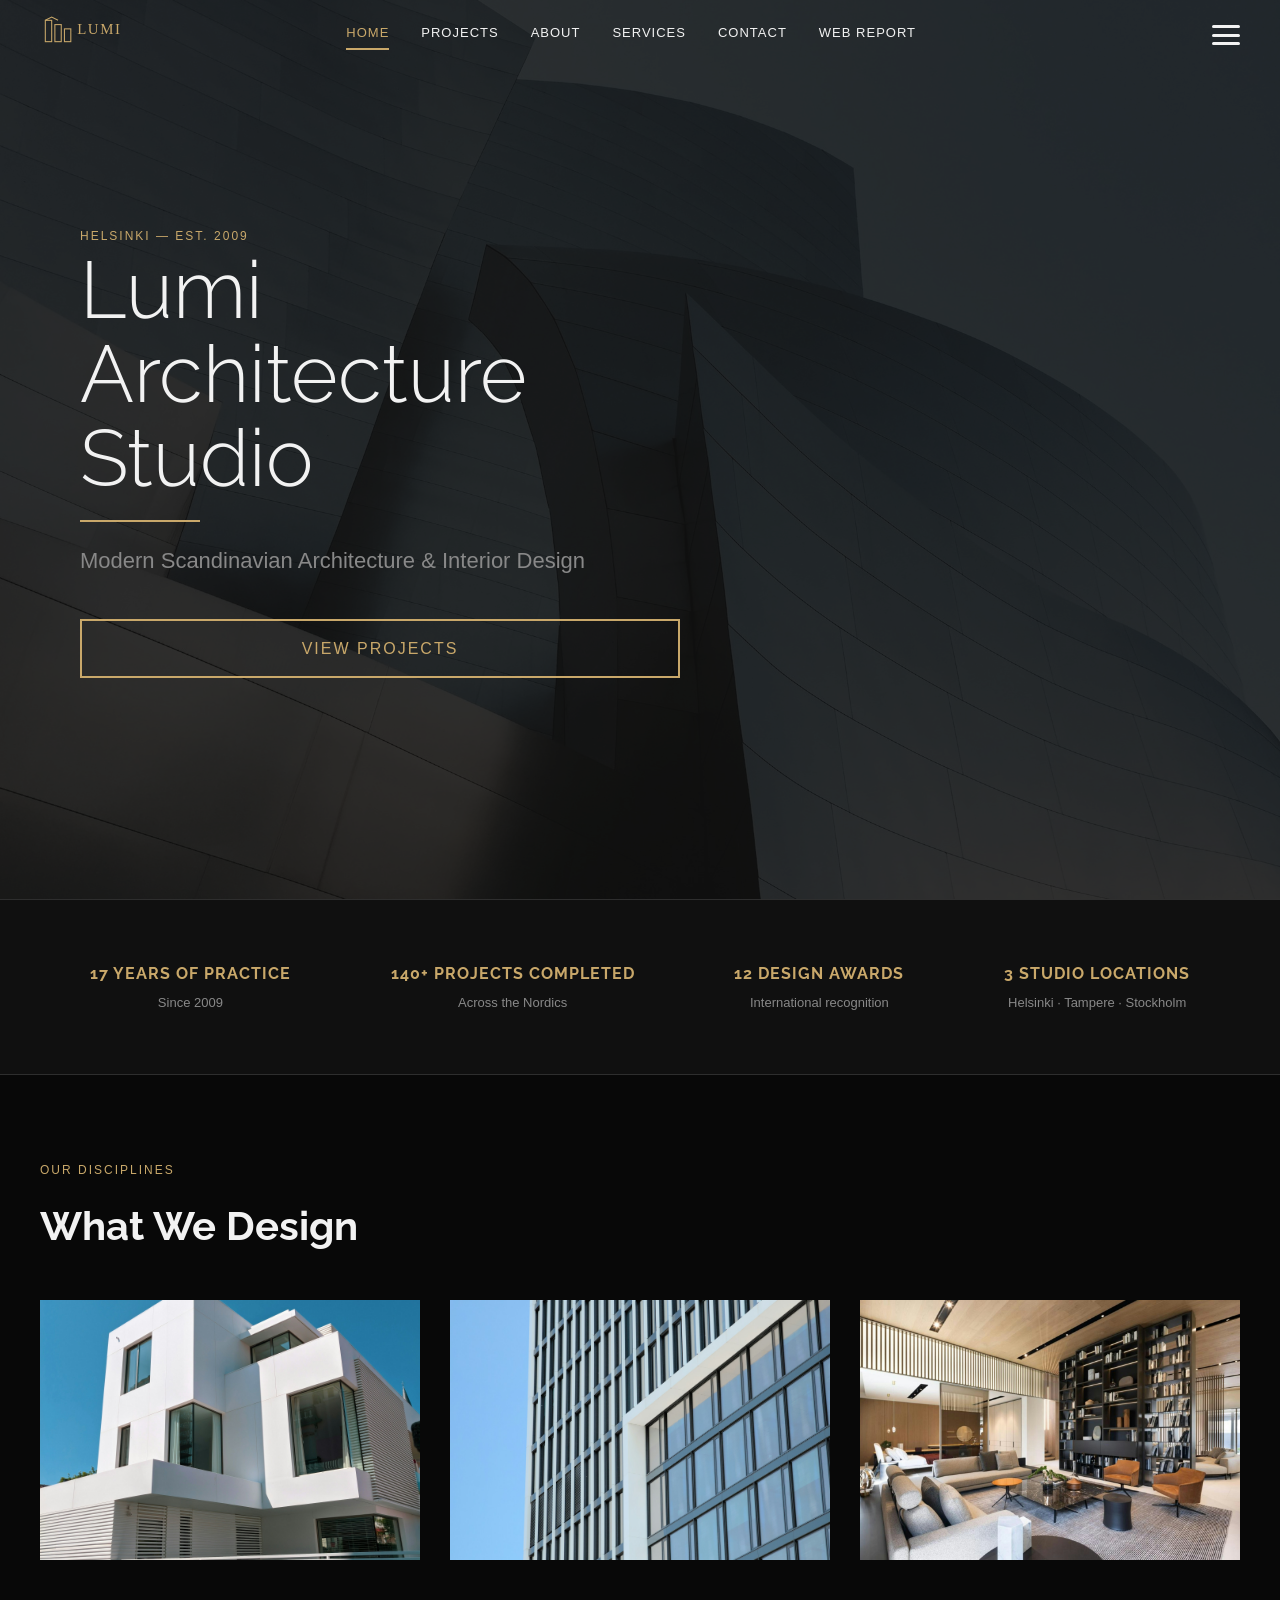
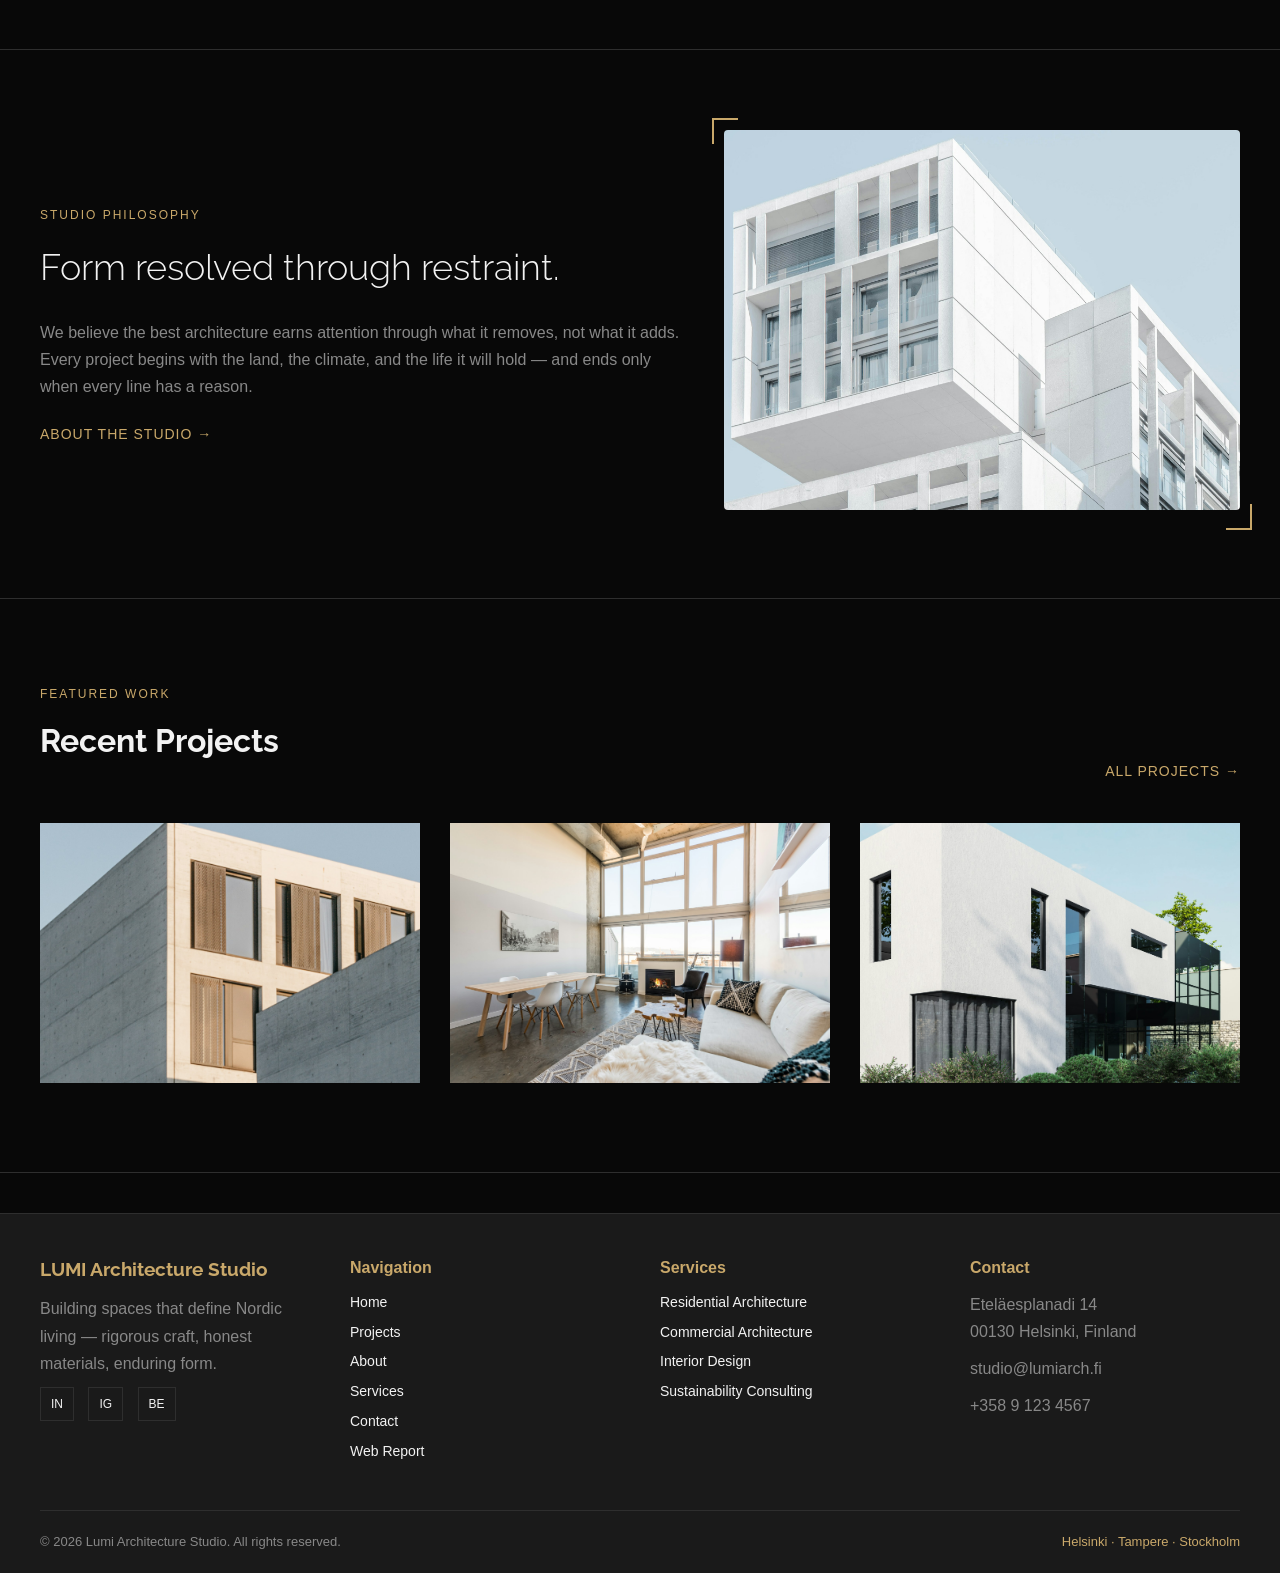
==== commit 961ace73: "final changes" ====
--- a/index.html
+++ b/index.html
@@ -66,7 +66,6 @@
 
     <a class="cta" href="projects.html">VIEW PROJECTS</a>
   </div>
-  <div class="scroll-indicator">SCROLL</div>
 </section>
 
 <!-- STATS BAR -->
--- a/css/home.css
+++ b/css/home.css
@@ -90,15 +90,6 @@
   color: var(--black);
 }
 
-/* SCROLL */
-.scroll-indicator {
-  position: absolute;
-  bottom: 40px;
-  left: 80px; /* same as hero padding */
-  color: var(--muted);
-  letter-spacing: 2px;
-  font-size: 12px;
-}
 
 /* ============================
    STATS BAR
